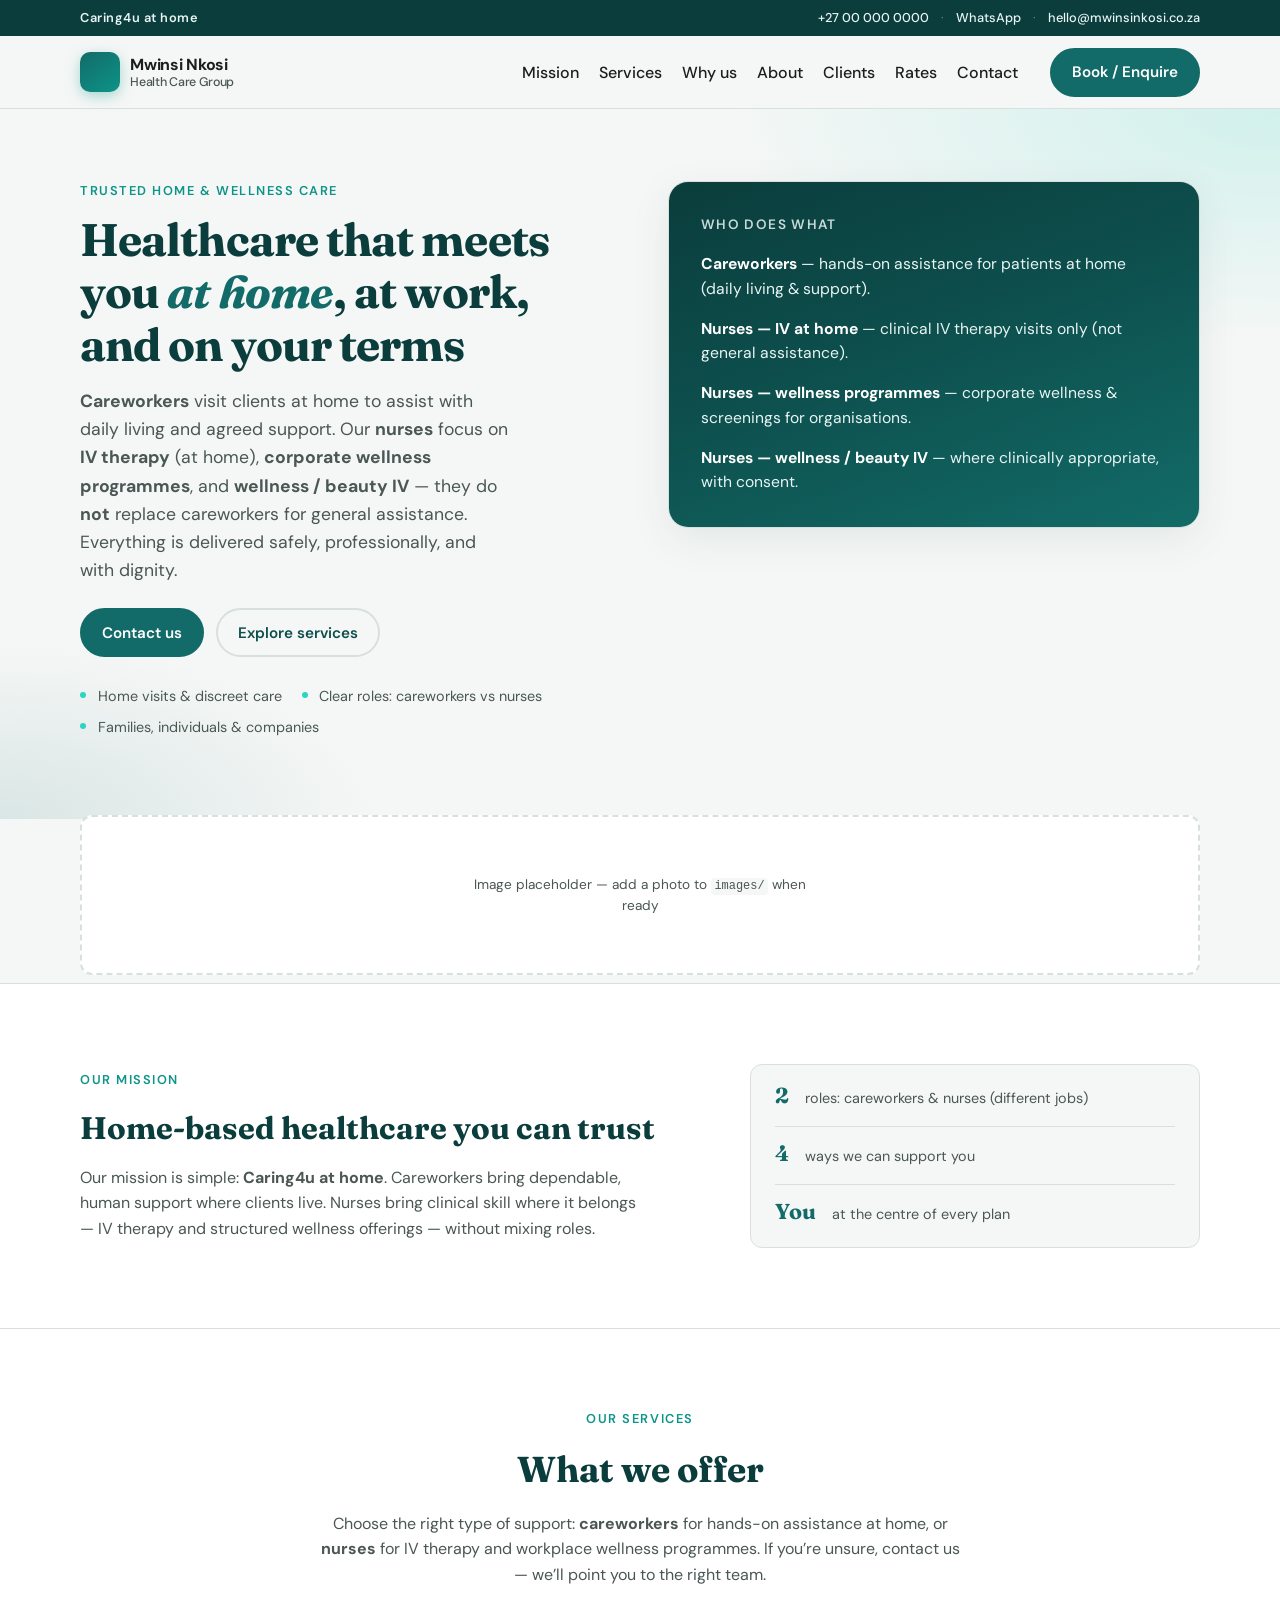
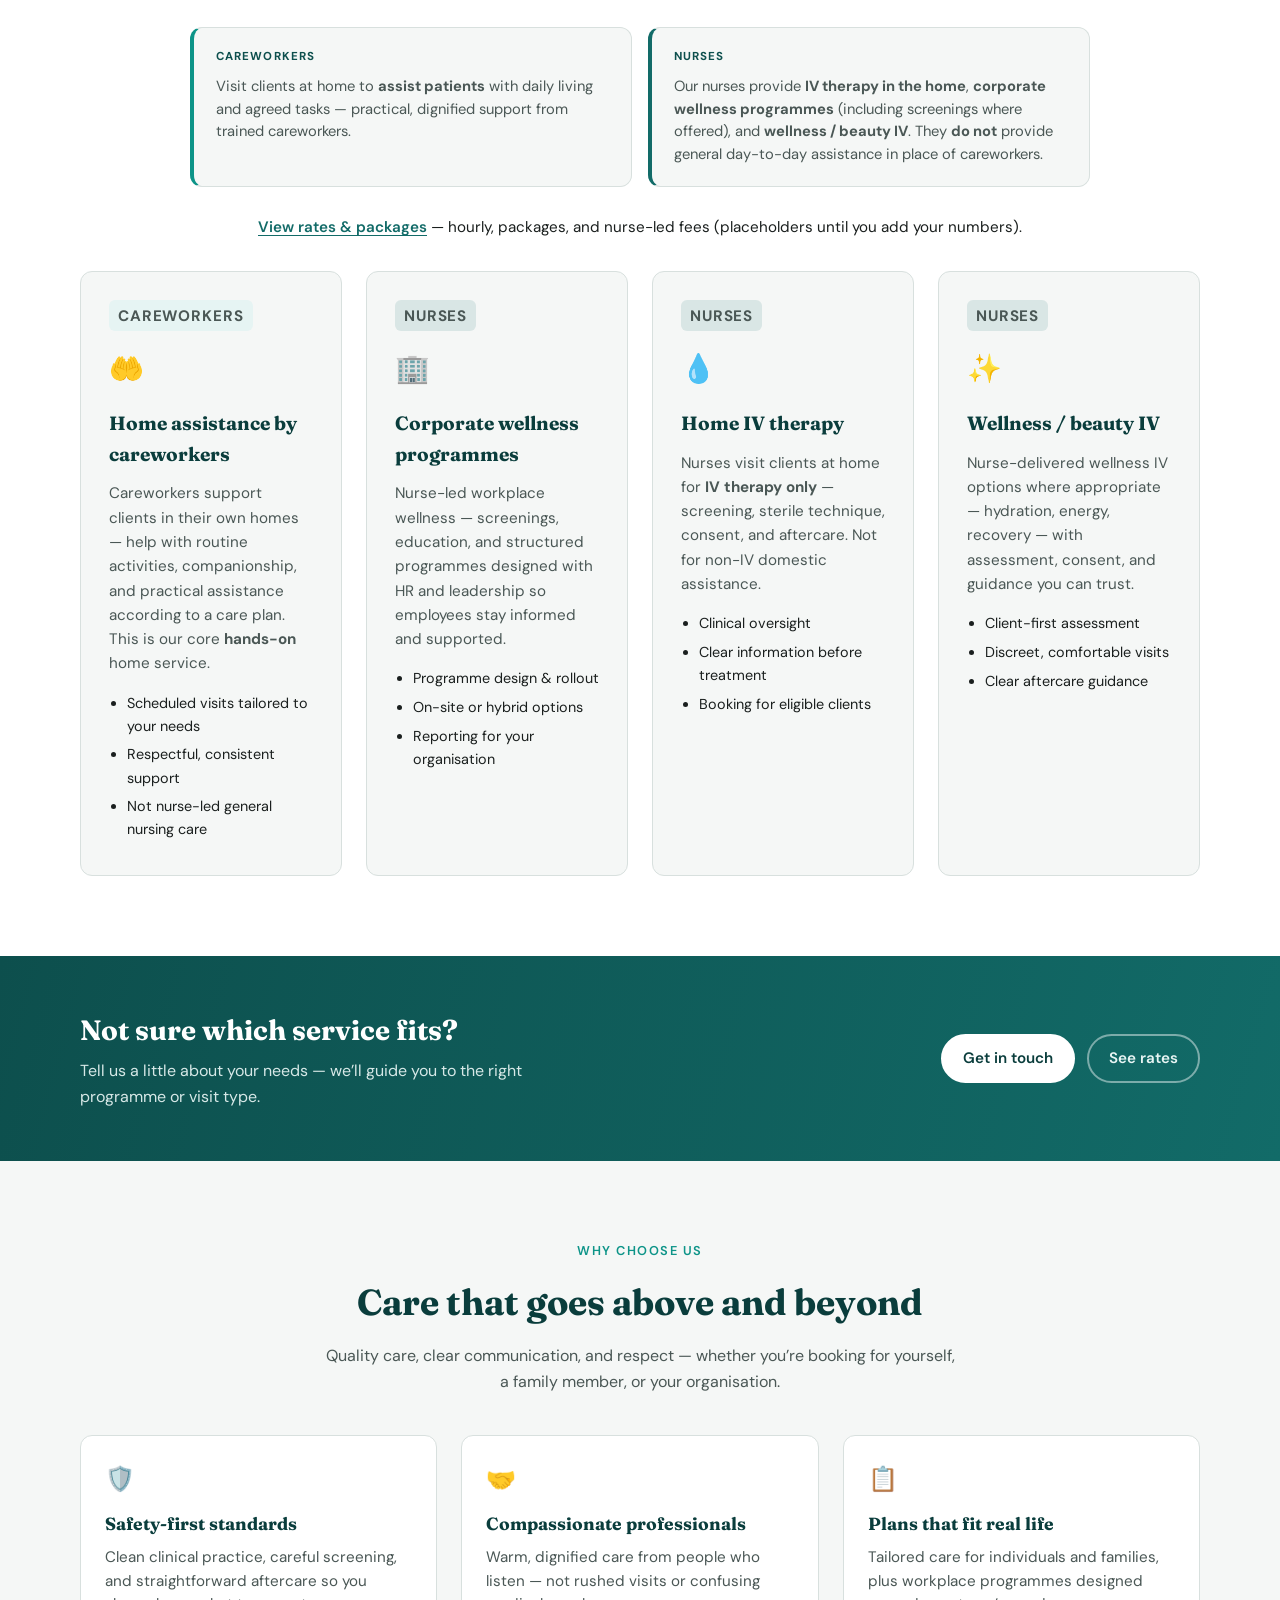
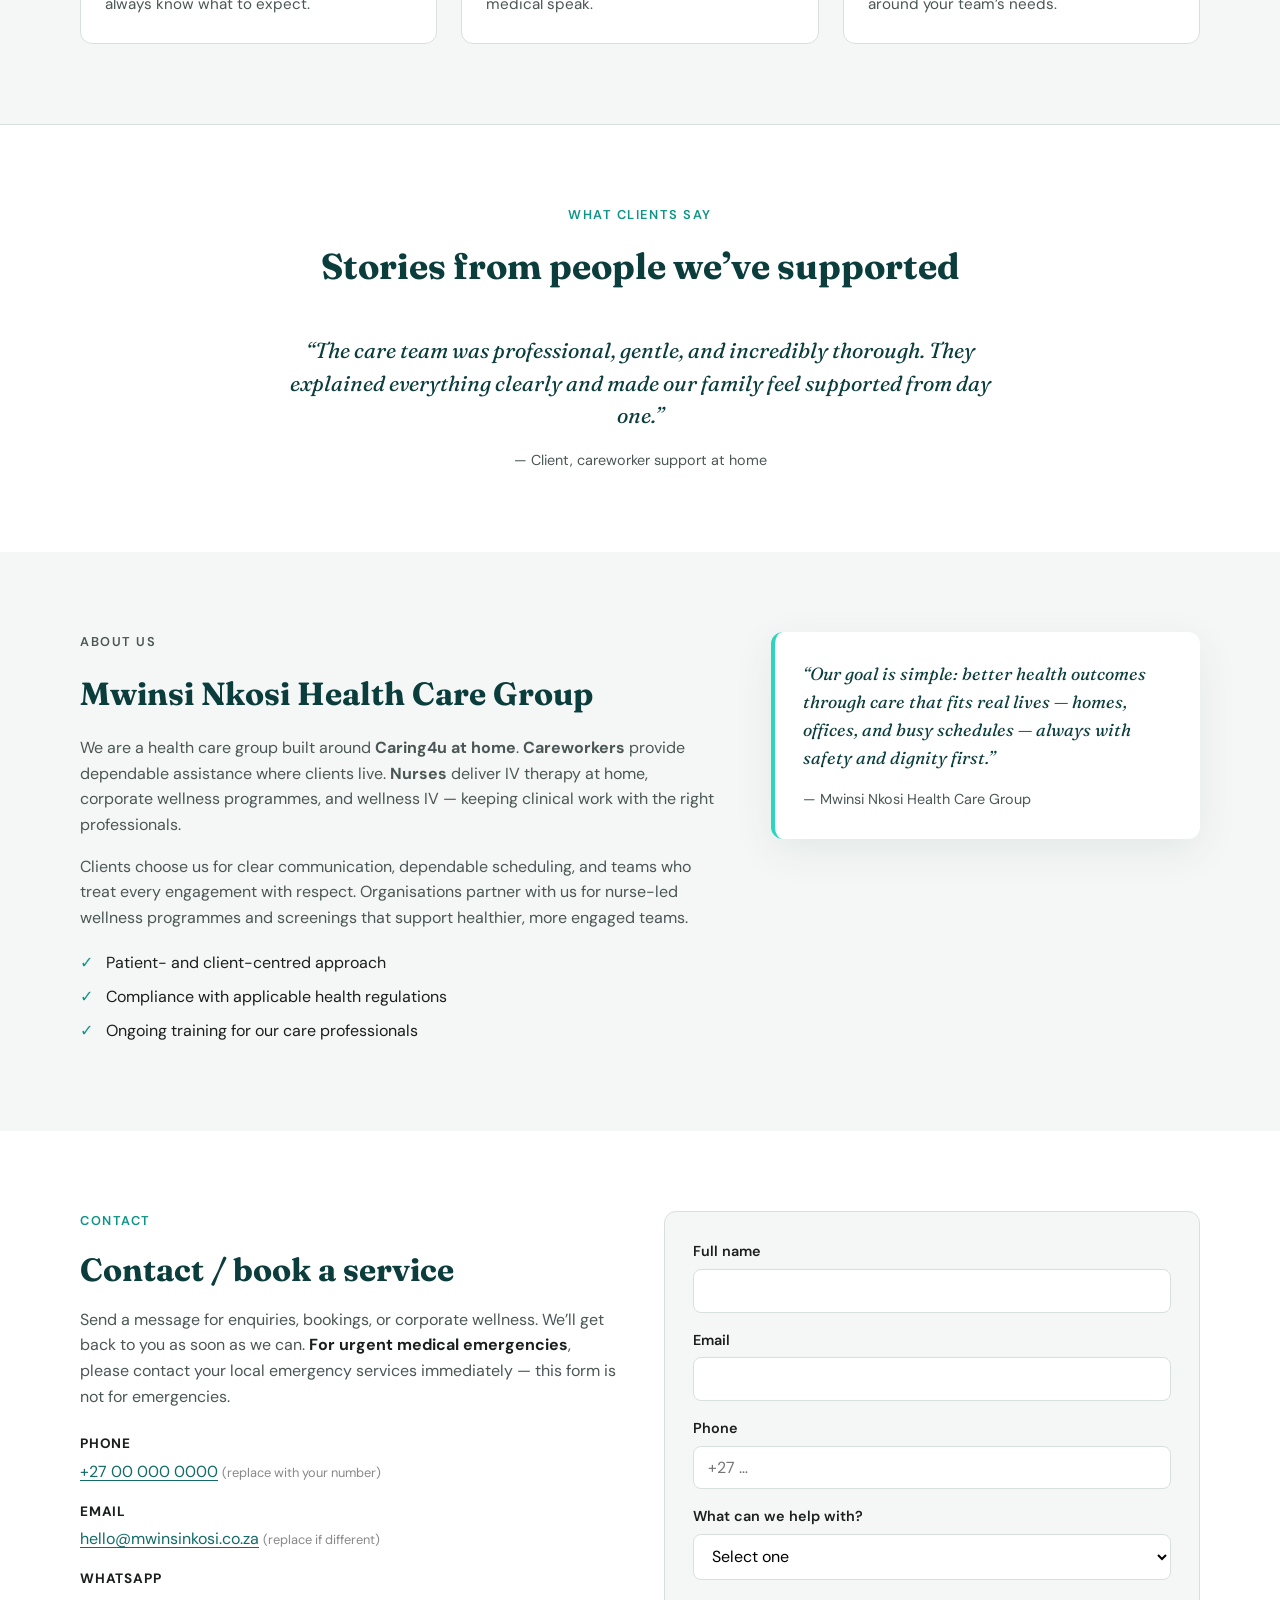
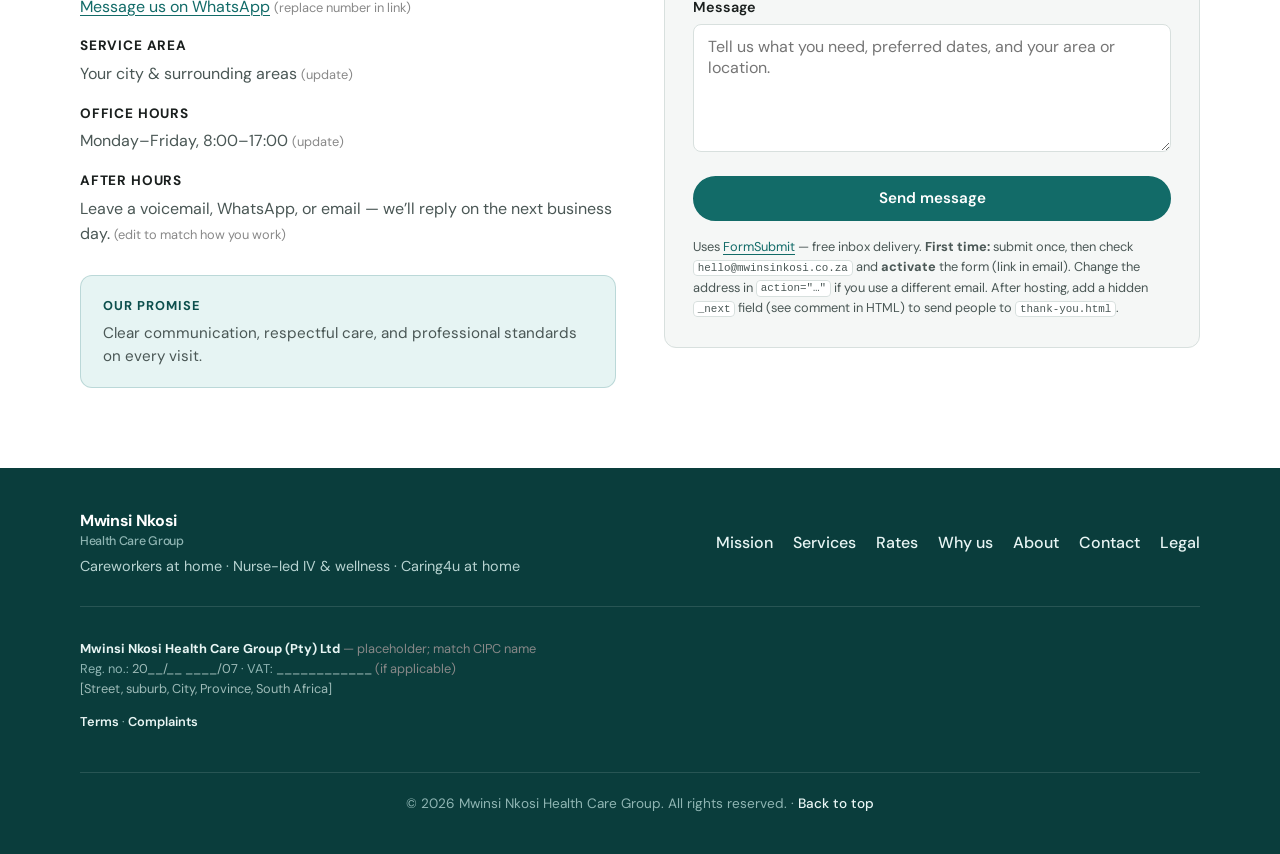
==== index.html @ 4bce9393 "dankoo" ====
<!DOCTYPE html>
<html lang="en">
<head>
  <meta charset="UTF-8" />
  <meta name="viewport" content="width=device-width, initial-scale=1.0" />
  <meta name="description" content="Mwinsi Nkosi Health Care Group — Caring4u at home. Careworker assistance at home; nurses for IV therapy, corporate wellness programmes, and wellness IV only." />
  <title>Mwinsi Nkosi Health Care Group | Caring4u at home</title>
  <link rel="preconnect" href="https://fonts.googleapis.com" />
  <link rel="preconnect" href="https://fonts.gstatic.com" crossorigin />
  <link href="https://fonts.googleapis.com/css2?family=DM+Sans:ital,opsz,wght@0,9..40,400;0,9..40,500;0,9..40,600;0,9..40,700;1,9..40,400&family=Fraunces:ital,opsz,wght@0,9..144,600;0,9..144,700;1,9..144,600&display=swap" rel="stylesheet" />
  <link rel="stylesheet" href="styles.css" />
</head>
<body>
  <a class="skip-link" href="#main">Skip to main content</a>

  <div class="topbar">
    <div class="container topbar-inner">
      <span class="topbar-tag">Caring4u at home</span>
      <div class="topbar-contact">
        <a href="tel:+27000000000">+27 00 000 0000</a>
        <span class="topbar-sep" aria-hidden="true">·</span>
        <a href="https://wa.me/27000000000" rel="noopener noreferrer">WhatsApp</a>
        <span class="topbar-sep" aria-hidden="true">·</span>
        <a href="mailto:hello@mwinsinkosi.co.za">hello@mwinsinkosi.co.za</a>
      </div>
    </div>
  </div>

  <header class="site-header" id="top">
    <div class="container header-inner">
      <a href="index.html#top" class="logo">
        <span class="logo-mark" aria-hidden="true"></span>
        <span class="logo-text">Mwinsi Nkosi <span>Health Care Group</span></span>
      </a>
      <button type="button" class="nav-toggle" aria-expanded="false" aria-controls="site-nav" aria-label="Open menu">
        <span></span><span></span><span></span>
      </button>
      <nav id="site-nav" class="site-nav" aria-label="Primary">
        <ul>
          <li><a href="#mission">Mission</a></li>
          <li><a href="#services">Services</a></li>
          <li><a href="#why">Why us</a></li>
          <li><a href="#about">About</a></li>
          <li><a href="#testimonials">Clients</a></li>
          <li><a href="rates.html">Rates</a></li>
          <li><a href="#contact">Contact</a></li>
        </ul>
        <a class="btn btn-primary btn-nav" href="#contact">Book / Enquire</a>
      </nav>
    </div>
  </header>

  <main id="main">
    <section class="hero">
      <div class="container hero-grid">
        <div class="hero-copy">
          <p class="eyebrow">Trusted home &amp; wellness care</p>
          <h1>Healthcare that meets you <em>at home</em>, at work, and on your terms</h1>
          <p class="lead">
            <strong>Careworkers</strong> visit clients at home to assist with daily living and agreed support. Our <strong>nurses</strong> focus on <strong>IV therapy</strong> (at home), <strong>corporate wellness programmes</strong>, and <strong>wellness / beauty IV</strong> — they do <strong>not</strong> replace careworkers for general assistance. Everything is delivered safely, professionally, and with dignity.
          </p>
          <div class="hero-actions">
            <a class="btn btn-primary" href="#contact">Contact us</a>
            <a class="btn btn-ghost" href="#services">Explore services</a>
          </div>
          <ul class="hero-trust" aria-label="Highlights">
            <li>Home visits &amp; discreet care</li>
            <li>Clear roles: careworkers vs nurses</li>
            <li>Families, individuals &amp; companies</li>
          </ul>
        </div>
        <div class="hero-card" role="presentation">
          <div class="hero-card-inner">
            <p class="hero-card-title">Who does what</p>
            <ul class="hero-card-list">
              <li><strong>Careworkers</strong> — hands-on assistance for patients at home (daily living &amp; support).</li>
              <li><strong>Nurses — IV at home</strong> — clinical IV therapy visits only (not general assistance).</li>
              <li><strong>Nurses — wellness programmes</strong> — corporate wellness &amp; screenings for organisations.</li>
              <li><strong>Nurses — wellness / beauty IV</strong> — where clinically appropriate, with consent.</li>
            </ul>
          </div>
        </div>
      </div>
    </section>

    <div class="container section-photo-wrap">
      <div class="photo-placeholder" aria-hidden="true">
        <span class="photo-placeholder__label">Image placeholder — add a photo to <code>images/</code> when ready</span>
      </div>
    </div>

    <section id="mission" class="section section-mission">
      <div class="container mission-inner">
        <div>
          <p class="eyebrow">Our mission</p>
          <h2 class="mission-title">Home-based healthcare you can trust</h2>
          <p class="section-intro mission-lead">
            Our mission is simple: <strong>Caring4u at home</strong>. Careworkers bring dependable, human support where clients live. Nurses bring clinical skill where it belongs — IV therapy and structured wellness offerings — without mixing roles.
          </p>
        </div>
        <ul class="mission-stats" aria-label="At a glance">
          <li><span class="mission-stat-value">2</span> <span class="mission-stat-label">roles: careworkers &amp; nurses (different jobs)</span></li>
          <li><span class="mission-stat-value">4</span> <span class="mission-stat-label">ways we can support you</span></li>
          <li><span class="mission-stat-value">You</span> <span class="mission-stat-label">at the centre of every plan</span></li>
        </ul>
      </div>
    </section>

    <section id="services" class="section services">
      <div class="container">
        <header class="section-head">
          <p class="eyebrow">Our services</p>
          <h2>What we offer</h2>
          <p class="section-intro">
            Choose the right type of support: <strong>careworkers</strong> for hands-on assistance at home, or <strong>nurses</strong> for IV therapy and workplace wellness programmes. If you’re unsure, contact us — we’ll point you to the right team.
          </p>
        </header>

        <div class="role-split" role="region" aria-label="Careworkers and nurses">
          <div class="role-box role-box--care">
            <p class="role-box__label">Careworkers</p>
            <p class="role-box__text">Visit clients at home to <strong>assist patients</strong> with daily living and agreed tasks — practical, dignified support from trained careworkers.</p>
          </div>
          <div class="role-box role-box--nurse">
            <p class="role-box__label">Nurses</p>
            <p class="role-box__text">Our nurses provide <strong>IV therapy in the home</strong>, <strong>corporate wellness programmes</strong> (including screenings where offered), and <strong>wellness / beauty IV</strong>. They <strong>do not</strong> provide general day-to-day assistance in place of careworkers.</p>
          </div>
        </div>

        <p class="rates-teaser"><a href="rates.html">View rates &amp; packages</a> — hourly, packages, and nurse-led fees (placeholders until you add your numbers).</p>

        <div class="cards cards-4">
          <article class="card">
            <p class="card-badge card-badge--care">Careworkers</p>
            <div class="card-icon" aria-hidden="true">🤲</div>
            <h3>Home assistance by careworkers</h3>
            <p>
              Careworkers support clients in their own homes — help with routine activities, companionship, and practical assistance according to a care plan. This is our core <strong>hands-on</strong> home service.
            </p>
            <ul class="card-list">
              <li>Scheduled visits tailored to your needs</li>
              <li>Respectful, consistent support</li>
              <li>Not nurse-led general nursing care</li>
            </ul>
          </article>
          <article class="card">
            <p class="card-badge card-badge--nurse">Nurses</p>
            <div class="card-icon" aria-hidden="true">🏢</div>
            <h3>Corporate wellness programmes</h3>
            <p>
              Nurse-led workplace wellness — screenings, education, and structured programmes designed with HR and leadership so employees stay informed and supported.
            </p>
            <ul class="card-list">
              <li>Programme design &amp; rollout</li>
              <li>On-site or hybrid options</li>
              <li>Reporting for your organisation</li>
            </ul>
          </article>
          <article class="card">
            <p class="card-badge card-badge--nurse">Nurses</p>
            <div class="card-icon" aria-hidden="true">💧</div>
            <h3>Home IV therapy</h3>
            <p>
              Nurses visit clients at home for <strong>IV therapy only</strong> — screening, sterile technique, consent, and aftercare. Not for non-IV domestic assistance.
            </p>
            <ul class="card-list">
              <li>Clinical oversight</li>
              <li>Clear information before treatment</li>
              <li>Booking for eligible clients</li>
            </ul>
          </article>
          <article class="card">
            <p class="card-badge card-badge--nurse">Nurses</p>
            <div class="card-icon" aria-hidden="true">✨</div>
            <h3>Wellness / beauty IV</h3>
            <p>
              Nurse-delivered wellness IV options where appropriate — hydration, energy, recovery — with assessment, consent, and guidance you can trust.
            </p>
            <ul class="card-list">
              <li>Client-first assessment</li>
              <li>Discreet, comfortable visits</li>
              <li>Clear aftercare guidance</li>
            </ul>
          </article>
        </div>
      </div>
    </section>

    <section class="section cta-band">
      <div class="container cta-inner">
        <div>
          <h2>Not sure which service fits?</h2>
          <p>Tell us a little about your needs — we’ll guide you to the right programme or visit type.</p>
        </div>
        <div class="cta-actions">
          <a class="btn btn-light" href="#contact">Get in touch</a>
          <a class="btn btn-ghost btn-ghost--on-dark" href="rates.html">See rates</a>
        </div>
      </div>
    </section>

    <section id="why" class="section section-why">
      <div class="container">
        <header class="section-head">
          <p class="eyebrow">Why choose us</p>
          <h2>Care that goes above and beyond</h2>
          <p class="section-intro">
            Quality care, clear communication, and respect — whether you’re booking for yourself, a family member, or your organisation.
          </p>
        </header>
        <div class="why-grid">
          <article class="why-card">
            <div class="why-icon" aria-hidden="true">🛡️</div>
            <h3>Safety-first standards</h3>
            <p>Clean clinical practice, careful screening, and straightforward aftercare so you always know what to expect.</p>
          </article>
          <article class="why-card">
            <div class="why-icon" aria-hidden="true">🤝</div>
            <h3>Compassionate professionals</h3>
            <p>Warm, dignified care from people who listen — not rushed visits or confusing medical speak.</p>
          </article>
          <article class="why-card">
            <div class="why-icon" aria-hidden="true">📋</div>
            <h3>Plans that fit real life</h3>
            <p>Tailored care for individuals and families, plus workplace programmes designed around your team’s needs.</p>
          </article>
        </div>
      </div>
    </section>

    <section id="testimonials" class="section section-testimonials">
      <div class="container">
        <header class="section-head">
          <p class="eyebrow">What clients say</p>
          <h2>Stories from people we’ve supported</h2>
        </header>
        <figure class="testimonial">
          <blockquote>
            <p>“The care team was professional, gentle, and incredibly thorough. They explained everything clearly and made our family feel supported from day one.”</p>
          </blockquote>
          <figcaption>— Client, careworker support at home</figcaption>
        </figure>
      </div>
    </section>

    <section id="about" class="section about">
      <div class="container about-grid">
        <div>
          <p class="eyebrow">About us</p>
          <h2>Mwinsi Nkosi Health Care Group</h2>
          <p>
            We are a health care group built around <strong>Caring4u at home</strong>. <strong>Careworkers</strong> provide dependable assistance where clients live. <strong>Nurses</strong> deliver IV therapy at home, corporate wellness programmes, and wellness IV — keeping clinical work with the right professionals.
          </p>
          <p>
            Clients choose us for clear communication, dependable scheduling, and teams who treat every engagement with respect. Organisations partner with us for nurse-led wellness programmes and screenings that support healthier, more engaged teams.
          </p>
          <ul class="checklist">
            <li>Patient- and client-centred approach</li>
            <li>Compliance with applicable health regulations</li>
            <li>Ongoing training for our care professionals</li>
          </ul>
        </div>
        <aside class="about-aside">
          <blockquote>
            <p>“Our goal is simple: better health outcomes through care that fits real lives — homes, offices, and busy schedules — always with safety and dignity first.”</p>
            <footer>— Mwinsi Nkosi Health Care Group</footer>
          </blockquote>
        </aside>
      </div>
    </section>

    <section id="contact" class="section contact">
      <div class="container contact-grid">
        <div class="contact-aside">
          <p class="eyebrow">Contact</p>
          <h2>Contact / book a service</h2>
          <p class="section-intro">
            Send a message for enquiries, bookings, or corporate wellness. We’ll get back to you as soon as we can.
            <strong>For urgent medical emergencies</strong>, please contact your local emergency services immediately — this form is not for emergencies.
          </p>
          <ul class="contact-details">
            <li>
              <strong>Phone</strong>
              <a href="tel:+27000000000">+27 00 000 0000</a> <span class="hint">(replace with your number)</span>
            </li>
            <li>
              <strong>Email</strong>
              <a href="mailto:hello@mwinsinkosi.co.za">hello@mwinsinkosi.co.za</a> <span class="hint">(replace if different)</span>
            </li>
            <li>
              <strong>WhatsApp</strong>
              <a href="https://wa.me/27000000000" rel="noopener noreferrer">Message us on WhatsApp</a> <span class="hint">(replace number in link)</span>
            </li>
            <li>
              <strong>Service area</strong>
              <span>Your city &amp; surrounding areas <span class="hint">(update)</span></span>
            </li>
            <li>
              <strong>Office hours</strong>
              <span>Monday–Friday, 8:00–17:00 <span class="hint">(update)</span></span>
            </li>
            <li>
              <strong>After hours</strong>
              <span>Leave a voicemail, WhatsApp, or email — we’ll reply on the next business day. <span class="hint">(edit to match how you work)</span></span>
            </li>
          </ul>
          <div class="promise-box" aria-label="Our promise">
            <p class="promise-title">Our promise</p>
            <p class="promise-text">Clear communication, respectful care, and professional standards on every visit.</p>
          </div>
        </div>
        <form class="contact-form" action="https://formsubmit.co/hello@mwinsinkosi.co.za" method="post" aria-label="Contact form">
          <input type="hidden" name="_subject" value="Website enquiry — Mwinsi Nkosi Health Care Group" />
          <input type="text" name="_gotcha" class="form-hp" tabindex="-1" autocomplete="off" aria-hidden="true" />
          <!-- When your site is live, add: <input type="hidden" name="_next" value="https://YOUR-DOMAIN.com/thank-you.html" /> -->
          <div class="field">
            <label for="name">Full name</label>
            <input id="name" name="name" type="text" autocomplete="name" required />
          </div>
          <div class="field">
            <label for="email">Email</label>
            <input id="email" name="email" type="email" autocomplete="email" required />
          </div>
          <div class="field">
            <label for="phone">Phone</label>
            <input id="phone" name="phone" type="tel" autocomplete="tel" placeholder="+27 …" />
          </div>
          <div class="field">
            <label for="interest">What can we help with?</label>
            <select id="interest" name="interest" required>
              <option value="">Select one</option>
              <option value="careworker">Careworker assistance at home</option>
              <option value="iv-home">Home IV therapy (nurse)</option>
              <option value="corporate">Corporate wellness programme (nurses)</option>
              <option value="iv-wellness">Wellness / beauty IV (nurse)</option>
              <option value="unsure">Not sure — please recommend</option>
              <option value="other">Other / general enquiry</option>
            </select>
          </div>
          <div class="field">
            <label for="message">Message</label>
            <textarea id="message" name="message" rows="5" required placeholder="Tell us what you need, preferred dates, and your area or location."></textarea>
          </div>
          <button type="submit" class="btn btn-primary btn-block">Send message</button>
          <p class="form-note">Uses <a href="https://formsubmit.co" rel="noopener noreferrer">FormSubmit</a> — free inbox delivery. <strong>First time:</strong> submit once, then check <code>hello@mwinsinkosi.co.za</code> and <strong>activate</strong> the form (link in email). Change the address in <code>action="…"</code> if you use a different email. After hosting, add a hidden <code>_next</code> field (see comment in HTML) to send people to <code>thank-you.html</code>.</p>
        </form>
      </div>
    </section>
  </main>

  <footer class="site-footer">
    <div class="container footer-inner">
      <div class="footer-brand">
        <span class="logo-text footer-logo">Mwinsi Nkosi <span>Health Care Group</span></span>
        <p>Careworkers at home · Nurse-led IV &amp; wellness · Caring4u at home</p>
      </div>
      <nav class="footer-nav" aria-label="Footer">
        <a href="#mission">Mission</a>
        <a href="#services">Services</a>
        <a href="rates.html">Rates</a>
        <a href="#why">Why us</a>
        <a href="#about">About</a>
        <a href="#contact">Contact</a>
        <a href="legal.html">Legal</a>
      </nav>
      <div class="footer-company" aria-label="Company details">
        <p>
          <strong>Mwinsi Nkosi Health Care Group (Pty) Ltd</strong> <span class="hint">— placeholder; match CIPC name</span><br />
          <span class="co-line">Reg. no.: <span class="placeholder-dim">20__/__ ____/07</span> · VAT: <span class="placeholder-dim">____________</span> <span class="hint">(if applicable)</span></span><br />
          <span class="co-line placeholder-dim">[Street, suburb, City, Province, South Africa]</span>
        </p>
        <p class="footer-company-links"><a href="legal.html">Terms</a> · <a href="legal.html#complaints">Complaints</a></p>
      </div>
      <p class="copyright">&copy; <span id="year"></span> Mwinsi Nkosi Health Care Group. All rights reserved. · <a class="footer-top" href="#top">Back to top</a></p>
    </div>
  </footer>

  <script src="script.js"></script>
</body>
</html>
---- styles.css ----
/* Mwinsi Nkosi Health Care Group — static site
   Healthcare-inspired palette; adjust --brand-* to match your Figma export */

:root {
  --brand-900: #0a3d3c;
  --brand-800: #0d4f4d;
  --brand-700: #126b68;
  --brand-600: #1a8a85;
  --brand-100: #e6f4f3;
  --accent: #2dd4bf;
  --accent-dark: #0d9488;
  --surface: #f5f7f6;
  --surface-card: #ffffff;
  --text: #1a1f1e;
  --text-muted: #4a5755;
  --border: #d8e0de;
  --shadow: 0 12px 40px rgba(10, 61, 60, 0.08);
  --radius: 12px;
  --radius-lg: 20px;
  --font-sans: "DM Sans", system-ui, sans-serif;
  --font-display: "Fraunces", Georgia, serif;
  --container: 1120px;
  --header-h: 72px;
}

*,
*::before,
*::after {
  box-sizing: border-box;
}

html {
  scroll-behavior: smooth;
}

body {
  margin: 0;
  font-family: var(--font-sans);
  font-size: 1rem;
  line-height: 1.6;
  color: var(--text);
  background: var(--surface);
}

img {
  max-width: 100%;
  height: auto;
  display: block;
}

a {
  color: var(--brand-700);
  text-decoration-thickness: 1px;
  text-underline-offset: 3px;
}

a:hover {
  color: var(--brand-600);
}

.container {
  width: min(100% - 2rem, var(--container));
  margin-inline: auto;
}

.skip-link {
  position: absolute;
  left: -9999px;
  top: 0;
  z-index: 100;
  padding: 0.75rem 1rem;
  background: var(--brand-900);
  color: #fff;
}

.skip-link:focus {
  left: 1rem;
  top: 1rem;
}

/* Top bar */
.topbar {
  background: var(--brand-900);
  color: #b8d4d2;
  font-size: 0.8rem;
  padding: 0.5rem 0;
}

.topbar-inner {
  display: flex;
  flex-wrap: wrap;
  align-items: center;
  justify-content: space-between;
  gap: 0.5rem 1rem;
}

.topbar-tag {
  font-weight: 600;
  letter-spacing: 0.04em;
  color: #e8f5f4;
}

.topbar-contact {
  display: flex;
  flex-wrap: wrap;
  align-items: center;
  gap: 0.35rem 0.75rem;
}

.topbar-contact a {
  color: #e8f5f4;
  text-decoration: none;
  font-weight: 500;
}

.topbar-contact a:hover {
  color: #fff;
  text-decoration: underline;
}

.topbar-sep {
  opacity: 0.5;
}

/* Header */
.site-header {
  position: sticky;
  top: 0;
  z-index: 50;
  background: rgba(245, 247, 246, 0.92);
  backdrop-filter: blur(10px);
  border-bottom: 1px solid var(--border);
}

.header-inner {
  display: flex;
  align-items: center;
  justify-content: space-between;
  min-height: var(--header-h);
  gap: 1rem;
}

.logo {
  display: flex;
  align-items: center;
  gap: 0.65rem;
  text-decoration: none;
  color: inherit;
}

.logo-mark {
  width: 40px;
  height: 40px;
  border-radius: 10px;
  background: linear-gradient(145deg, var(--brand-700), var(--accent-dark));
  box-shadow: 0 4px 14px rgba(13, 148, 136, 0.35);
}

.logo-text {
  font-weight: 700;
  font-size: 1rem;
  line-height: 1.2;
  letter-spacing: -0.02em;
}

.logo-text span {
  display: block;
  font-weight: 500;
  font-size: 0.78rem;
  color: var(--text-muted);
}

.nav-toggle {
  display: none;
  flex-direction: column;
  justify-content: center;
  gap: 5px;
  width: 44px;
  height: 44px;
  padding: 0;
  border: 0;
  background: transparent;
  cursor: pointer;
}

.nav-toggle span {
  display: block;
  height: 2px;
  width: 22px;
  background: var(--brand-900);
  margin-inline: auto;
}

.site-nav {
  display: flex;
  align-items: center;
  gap: 2rem;
}

.site-nav ul {
  list-style: none;
  margin: 0;
  padding: 0;
  display: flex;
  flex-wrap: wrap;
  gap: 0.5rem 1.25rem;
  justify-content: flex-end;
}

.site-nav a:not(.btn) {
  text-decoration: none;
  font-weight: 500;
  color: var(--text);
}

.site-nav a:not(.btn):hover {
  color: var(--brand-700);
}

.site-nav a[aria-current="page"] {
  color: var(--brand-700);
  font-weight: 700;
  text-decoration: underline;
  text-underline-offset: 4px;
}

.btn-nav {
  flex-shrink: 0;
}

/* Buttons */
.btn {
  display: inline-flex;
  align-items: center;
  justify-content: center;
  gap: 0.5rem;
  padding: 0.65rem 1.25rem;
  font-family: inherit;
  font-size: 0.95rem;
  font-weight: 600;
  border-radius: 999px;
  border: 2px solid transparent;
  cursor: pointer;
  text-decoration: none;
  transition: background 0.2s, color 0.2s, border-color 0.2s, transform 0.15s;
}

.btn:active {
  transform: scale(0.98);
}

.btn-primary {
  background: var(--brand-700);
  color: #fff;
  border-color: var(--brand-700);
}

.btn-primary:hover {
  background: var(--brand-800);
  border-color: var(--brand-800);
  color: #fff;
}

.btn-ghost {
  background: transparent;
  color: var(--brand-800);
  border-color: var(--border);
}

.btn-ghost:hover {
  border-color: var(--brand-600);
  color: var(--brand-700);
}

.btn-light {
  background: #fff;
  color: var(--brand-900);
  border-color: #fff;
}

.btn-light:hover {
  background: var(--brand-100);
  border-color: var(--brand-100);
  color: var(--brand-900);
}

.btn-block {
  width: 100%;
}

.btn-ghost--on-dark {
  color: #e8f5f4;
  border-color: rgba(255, 255, 255, 0.45);
}

.btn-ghost--on-dark:hover {
  color: #fff;
  border-color: #fff;
  background: rgba(255, 255, 255, 0.08);
}

/* Hero */
.hero {
  padding: clamp(2.5rem, 6vw, 4.5rem) 0 clamp(3rem, 8vw, 5rem);
  background:
    radial-gradient(ellipse 80% 60% at 100% 0%, rgba(45, 212, 191, 0.18), transparent 55%),
    radial-gradient(ellipse 60% 50% at 0% 100%, rgba(18, 107, 104, 0.12), transparent 50%),
    var(--surface);
}

.hero-grid {
  display: grid;
  grid-template-columns: 1fr 1fr;
  gap: clamp(2rem, 5vw, 3.5rem);
  align-items: start;
}

.eyebrow {
  font-size: 0.8rem;
  font-weight: 600;
  text-transform: uppercase;
  letter-spacing: 0.12em;
  color: var(--accent-dark);
  margin: 0 0 0.75rem;
}

.hero h1 {
  font-family: var(--font-display);
  font-size: clamp(2rem, 4.2vw, 2.85rem);
  font-weight: 700;
  line-height: 1.15;
  letter-spacing: -0.02em;
  margin: 0 0 1rem;
  color: var(--brand-900);
}

.hero h1 em {
  font-style: italic;
  color: var(--brand-700);
}

.lead {
  font-size: 1.1rem;
  color: var(--text-muted);
  margin: 0 0 1.5rem;
  max-width: 36ch;
}

.hero-actions {
  display: flex;
  flex-wrap: wrap;
  gap: 0.75rem;
  margin-bottom: 1.75rem;
}

.hero-trust {
  list-style: none;
  margin: 0;
  padding: 0;
  display: flex;
  flex-wrap: wrap;
  gap: 0.5rem 1.25rem;
  font-size: 0.9rem;
  color: var(--text-muted);
}

.hero-trust li {
  position: relative;
  padding-left: 1.1rem;
}

.hero-trust li::before {
  content: "";
  position: absolute;
  left: 0;
  top: 0.45em;
  width: 6px;
  height: 6px;
  border-radius: 50%;
  background: var(--accent);
}

.hero-card {
  background: var(--surface-card);
  border-radius: var(--radius-lg);
  box-shadow: var(--shadow);
  border: 1px solid var(--border);
  overflow: hidden;
}

.hero-card-inner {
  padding: clamp(1.5rem, 4vw, 2rem);
  background: linear-gradient(160deg, var(--brand-900) 0%, var(--brand-800) 45%, var(--brand-700) 100%);
  color: #e8f5f4;
}

.hero-card-title {
  font-size: 0.85rem;
  font-weight: 600;
  text-transform: uppercase;
  letter-spacing: 0.1em;
  opacity: 0.85;
  margin: 0 0 1rem;
}

.hero-card-list {
  margin: 0;
  padding: 0;
  list-style: none;
  display: flex;
  flex-direction: column;
  gap: 1rem;
  font-size: 0.98rem;
  line-height: 1.55;
}

.hero-card-list strong {
  color: #fff;
}

/* Mission strip */
.section-mission {
  background: var(--surface-card);
  border-top: 1px solid var(--border);
  border-bottom: 1px solid var(--border);
  padding: clamp(2.25rem, 5vw, 3.25rem) 0;
}

.mission-inner {
  display: grid;
  grid-template-columns: 1.4fr 1fr;
  gap: clamp(1.5rem, 4vw, 2.5rem);
  align-items: center;
}

.mission-title {
  font-family: var(--font-display);
  font-size: clamp(1.5rem, 2.8vw, 1.95rem);
  margin: 0 0 0.75rem;
  color: var(--brand-900);
}

.mission-lead {
  text-align: left;
  max-width: 52ch;
}

.mission-stats {
  list-style: none;
  margin: 0;
  padding: 1.25rem 1.5rem;
  background: var(--surface);
  border: 1px solid var(--border);
  border-radius: var(--radius);
  display: flex;
  flex-direction: column;
  gap: 1rem;
}

.mission-stats li {
  display: grid;
  grid-template-columns: auto 1fr;
  gap: 0.65rem 1rem;
  align-items: baseline;
  padding-bottom: 1rem;
  border-bottom: 1px solid var(--border);
}

.mission-stats li:last-child {
  padding-bottom: 0;
  border-bottom: 0;
}

.mission-stat-value {
  font-family: var(--font-display);
  font-size: 1.35rem;
  font-weight: 700;
  color: var(--brand-700);
  line-height: 1;
}

.mission-stat-label {
  font-size: 0.9rem;
  color: var(--text-muted);
}

/* Sections */
.section {
  padding: clamp(3rem, 7vw, 5rem) 0;
}

.section-head {
  text-align: center;
  max-width: 640px;
  margin: 0 auto 2.5rem;
}

.section-head h2 {
  font-family: var(--font-display);
  font-size: clamp(1.75rem, 3vw, 2.25rem);
  margin: 0 0 0.75rem;
  color: var(--brand-900);
}

.section-intro {
  margin: 0;
  color: var(--text-muted);
}

.services {
  background: var(--surface-card);
}

.role-split {
  display: grid;
  grid-template-columns: 1fr 1fr;
  gap: 1rem;
  max-width: 900px;
  margin: 0 auto 1.75rem;
}

.role-box {
  padding: 1.25rem 1.35rem;
  border-radius: var(--radius);
  border: 1px solid var(--border);
  background: var(--surface);
}

.role-box--care {
  border-left: 4px solid var(--accent-dark);
}

.role-box--nurse {
  border-left: 4px solid var(--brand-700);
}

.role-box__label {
  margin: 0 0 0.5rem;
  font-size: 0.72rem;
  font-weight: 700;
  text-transform: uppercase;
  letter-spacing: 0.1em;
  color: var(--brand-800);
}

.role-box__text {
  margin: 0;
  font-size: 0.92rem;
  color: var(--text-muted);
  line-height: 1.55;
}

.rates-teaser {
  text-align: center;
  margin: 0 0 2rem;
  font-size: 0.95rem;
}

.rates-teaser a {
  font-weight: 600;
}

.card-badge {
  display: inline-block;
  margin: 0 0 0.65rem;
  padding: 0.2rem 0.55rem;
  font-size: 0.68rem;
  font-weight: 700;
  text-transform: uppercase;
  letter-spacing: 0.06em;
  border-radius: 6px;
}

.card-badge--care {
  background: var(--brand-100);
  color: var(--brand-800);
}

.card-badge--nurse {
  background: rgba(18, 107, 104, 0.12);
  color: var(--brand-800);
}

.cards {
  display: grid;
  grid-template-columns: repeat(3, 1fr);
  gap: 1.5rem;
}

.cards-4 {
  grid-template-columns: repeat(2, 1fr);
}

@media (min-width: 1000px) {
  .cards-4 {
    grid-template-columns: repeat(4, 1fr);
  }
}

.card {
  background: var(--surface);
  border: 1px solid var(--border);
  border-radius: var(--radius);
  padding: 1.75rem;
  transition: box-shadow 0.2s, border-color 0.2s;
}

.card:hover {
  box-shadow: var(--shadow);
  border-color: rgba(18, 107, 104, 0.25);
}

.card-icon {
  font-size: 1.75rem;
  margin-bottom: 1rem;
}

.card h3 {
  font-family: var(--font-display);
  font-size: 1.2rem;
  margin: 0 0 0.75rem;
  color: var(--brand-900);
}

.card p {
  margin: 0 0 1rem;
  color: var(--text-muted);
  font-size: 0.95rem;
}

.card-list {
  margin: 0;
  padding-left: 1.1rem;
  color: var(--text);
  font-size: 0.9rem;
}

.card-list li {
  margin-bottom: 0.35rem;
}

/* CTA band */
.cta-band {
  background: linear-gradient(105deg, var(--brand-800), var(--brand-700));
  color: #e8f5f4;
  padding: clamp(2.5rem, 5vw, 3.25rem) 0;
}

.cta-inner {
  display: flex;
  flex-wrap: wrap;
  align-items: center;
  justify-content: space-between;
  gap: 1.5rem;
}

.cta-inner h2 {
  font-family: var(--font-display);
  font-size: clamp(1.35rem, 2.5vw, 1.75rem);
  margin: 0 0 0.35rem;
  color: #fff;
}

.cta-inner p {
  margin: 0;
  opacity: 0.92;
  max-width: 42ch;
}

.cta-actions {
  display: flex;
  flex-wrap: wrap;
  gap: 0.75rem;
  align-items: center;
}

/* Why us */
.section-why {
  background: var(--surface);
}

.why-grid {
  display: grid;
  grid-template-columns: repeat(3, 1fr);
  gap: 1.5rem;
}

.why-card {
  background: var(--surface-card);
  border: 1px solid var(--border);
  border-radius: var(--radius);
  padding: 1.5rem 1.5rem 1.65rem;
  transition: box-shadow 0.2s, border-color 0.2s;
}

.why-card:hover {
  box-shadow: var(--shadow);
  border-color: rgba(18, 107, 104, 0.2);
}

.why-icon {
  font-size: 1.5rem;
  margin-bottom: 0.75rem;
}

.why-card h3 {
  font-family: var(--font-display);
  font-size: 1.1rem;
  margin: 0 0 0.5rem;
  color: var(--brand-900);
}

.why-card p {
  margin: 0;
  font-size: 0.95rem;
  color: var(--text-muted);
  line-height: 1.55;
}

/* Testimonials */
.section-testimonials {
  background: var(--surface-card);
  border-top: 1px solid var(--border);
}

.testimonial {
  max-width: 720px;
  margin: 0 auto;
  text-align: center;
}

.testimonial blockquote {
  margin: 0;
  padding: 0;
}

.testimonial blockquote p {
  font-family: var(--font-display);
  font-size: clamp(1.15rem, 2.2vw, 1.35rem);
  font-style: italic;
  line-height: 1.5;
  color: var(--brand-900);
  margin: 0 0 1rem;
}

.testimonial figcaption {
  font-size: 0.9rem;
  color: var(--text-muted);
}

/* About */
.about-grid {
  display: grid;
  grid-template-columns: 1.2fr 0.8fr;
  gap: clamp(2rem, 5vw, 3rem);
  align-items: start;
}

.about h2 {
  font-family: var(--font-display);
  font-size: clamp(1.65rem, 3vw, 2rem);
  margin: 0 0 1rem;
  color: var(--brand-900);
}

.about p {
  color: var(--text-muted);
  margin: 0 0 1rem;
}

.checklist {
  list-style: none;
  margin: 1.25rem 0 0;
  padding: 0;
}

.checklist li {
  position: relative;
  padding-left: 1.6rem;
  margin-bottom: 0.5rem;
  color: var(--text);
}

.checklist li::before {
  content: "✓";
  position: absolute;
  left: 0;
  color: var(--accent-dark);
  font-weight: 700;
}

.about-aside blockquote {
  margin: 0;
  padding: 1.75rem;
  background: var(--surface-card);
  border-radius: var(--radius);
  border-left: 4px solid var(--accent);
  box-shadow: var(--shadow);
}

.about-aside blockquote p {
  font-family: var(--font-display);
  font-size: 1.1rem;
  font-style: italic;
  color: var(--brand-900);
  margin: 0 0 1rem;
}

.about-aside footer {
  font-size: 0.9rem;
  color: var(--text-muted);
}

/* Contact */
.contact {
  background: var(--surface-card);
}

.contact-grid {
  display: grid;
  grid-template-columns: 1fr 1fr;
  gap: clamp(2rem, 5vw, 3rem);
  align-items: start;
}

.contact h2 {
  font-family: var(--font-display);
  font-size: clamp(1.65rem, 3vw, 2rem);
  margin: 0 0 0.75rem;
  color: var(--brand-900);
}

.contact-details {
  list-style: none;
  margin: 1.5rem 0 0;
  padding: 0;
}

.contact-details li {
  margin-bottom: 1rem;
  color: var(--text-muted);
}

.contact-details strong {
  display: block;
  color: var(--text);
  font-size: 0.85rem;
  text-transform: uppercase;
  letter-spacing: 0.06em;
  margin-bottom: 0.25rem;
}

.hint {
  font-size: 0.8rem;
  color: #888;
  font-weight: 400;
}

.contact-aside .section-intro strong {
  color: var(--text);
}

.promise-box {
  margin-top: 1.75rem;
  padding: 1.25rem 1.35rem;
  background: var(--brand-100);
  border-radius: var(--radius);
  border: 1px solid rgba(18, 107, 104, 0.2);
}

.promise-title {
  margin: 0 0 0.35rem;
  font-size: 0.8rem;
  font-weight: 700;
  text-transform: uppercase;
  letter-spacing: 0.08em;
  color: var(--brand-800);
}

.promise-text {
  margin: 0;
  font-size: 0.95rem;
  color: var(--text-muted);
  line-height: 1.5;
}

.contact-form {
  position: relative;
  background: var(--surface);
  padding: 1.75rem;
  border-radius: var(--radius);
  border: 1px solid var(--border);
}

.field {
  margin-bottom: 1rem;
}

.field label {
  display: block;
  font-weight: 600;
  font-size: 0.9rem;
  margin-bottom: 0.35rem;
  color: var(--text);
}

.optional {
  font-weight: 400;
  color: var(--text-muted);
}

.contact-form input,
.contact-form select,
.contact-form textarea {
  width: 100%;
  padding: 0.65rem 0.85rem;
  font-family: inherit;
  font-size: 1rem;
  border: 1px solid var(--border);
  border-radius: 8px;
  background: #fff;
}

.contact-form input:focus,
.contact-form select:focus,
.contact-form textarea:focus {
  outline: 2px solid var(--accent);
  outline-offset: 2px;
  border-color: var(--brand-600);
}

.form-note {
  margin: 1rem 0 0;
  font-size: 0.8rem;
  color: var(--text-muted);
}

.form-note code {
  font-size: 0.85em;
  background: #fff;
  padding: 0.1em 0.35em;
  border-radius: 4px;
  border: 1px solid var(--border);
}

/* Footer */
.site-footer {
  background: var(--brand-900);
  color: #b8d4d2;
  padding: 2.5rem 0;
}

.footer-inner {
  display: flex;
  flex-wrap: wrap;
  align-items: center;
  justify-content: space-between;
  gap: 1.5rem;
}

.footer-logo {
  color: #fff;
}

.footer-logo span {
  color: #8fb5b3;
}

.footer-brand p {
  margin: 0.35rem 0 0;
  font-size: 0.9rem;
}

.footer-nav {
  display: flex;
  gap: 1.25rem;
}

.footer-nav a {
  color: #e8f5f4;
  text-decoration: none;
  font-weight: 500;
}

.footer-nav a:hover {
  color: #fff;
  text-decoration: underline;
}

.footer-company {
  flex: 1 1 100%;
  margin-top: 0.25rem;
  padding-top: 1.25rem;
  border-top: 1px solid rgba(255, 255, 255, 0.12);
  font-size: 0.8rem;
  line-height: 1.55;
  color: #8fb5b3;
}

.footer-company strong {
  color: #e8f5f4;
}

.footer-company-links {
  margin: 0.5rem 0 0;
}

.footer-company-links a {
  color: #e8f5f4;
  text-decoration: none;
  font-weight: 600;
}

.footer-company-links a:hover {
  text-decoration: underline;
}

.placeholder-dim {
  color: #9ebbb8;
}

.copyright {
  width: 100%;
  margin: 0;
  margin-top: 1rem;
  padding-top: 1.25rem;
  border-top: 1px solid rgba(255, 255, 255, 0.12);
  font-size: 0.85rem;
  text-align: center;
  color: #8fb5b3;
}

.footer-top {
  color: #e8f5f4;
  text-decoration: none;
  font-weight: 500;
}

.footer-top:hover {
  color: #fff;
  text-decoration: underline;
}

.footer-home-link {
  text-decoration: none;
  color: inherit;
}

.footer-home-link:hover .footer-logo {
  text-decoration: underline;
}

/* Inner pages */
.page-main {
  padding-bottom: 0;
}

.page-hero {
  padding: clamp(2rem, 5vw, 3rem) 0 clamp(2.25rem, 5vw, 3rem);
  background: var(--surface-card);
  border-bottom: 1px solid var(--border);
}

.page-hero__title {
  font-family: var(--font-display);
  font-size: clamp(1.85rem, 3.5vw, 2.35rem);
  margin: 0 0 0.75rem;
  color: var(--brand-900);
}

.page-hero__lead {
  margin: 0;
  max-width: 62ch;
  color: var(--text-muted);
  font-size: 1.05rem;
  line-height: 1.6;
}

.page-hero__note {
  margin: 1rem 0 0;
  font-size: 0.95rem;
}

.page-hero__note a {
  font-weight: 600;
}

/* Rates page */
.rates-section__head {
  text-align: center;
  max-width: 640px;
  margin: 0 auto 2rem;
}

.rates-section__head .card-badge {
  margin-bottom: 0.75rem;
}

.rates-section__head h2 {
  font-family: var(--font-display);
  font-size: clamp(1.45rem, 2.8vw, 1.85rem);
  margin: 0 0 0.65rem;
  color: var(--brand-900);
}

.rates-section__intro {
  text-align: center;
}

.rates-section--alt {
  background: var(--surface);
  border-top: 1px solid var(--border);
  border-bottom: 1px solid var(--border);
}

.price-cards {
  display: grid;
  grid-template-columns: repeat(3, 1fr);
  gap: 1.25rem;
  align-items: stretch;
}

.price-cards--2 {
  grid-template-columns: repeat(2, 1fr);
}

.price-card--wide {
  grid-column: 1 / -1;
}

.price-card {
  background: var(--surface-card);
  border: 1px solid var(--border);
  border-radius: var(--radius);
  padding: 1.5rem 1.5rem 1.65rem;
  position: relative;
}

.price-card--featured {
  border-color: var(--brand-600);
  box-shadow: var(--shadow);
}

.price-card__tag {
  position: absolute;
  top: 1rem;
  right: 1rem;
  margin: 0;
  font-size: 0.65rem;
  font-weight: 700;
  text-transform: uppercase;
  letter-spacing: 0.08em;
  color: var(--brand-700);
  background: var(--brand-100);
  padding: 0.2rem 0.45rem;
  border-radius: 6px;
}

.price-card h3 {
  font-family: var(--font-display);
  font-size: 1.15rem;
  margin: 0 0 0.5rem;
  color: var(--brand-900);
}

.price-card--featured h3 {
  padding-right: 5rem;
}

.price-card__amount {
  font-size: 1.25rem;
  font-weight: 700;
  color: var(--brand-800);
  margin: 0 0 0.35rem;
}

.price-placeholder {
  text-decoration: underline dotted;
  text-underline-offset: 3px;
}

.price-card__meta {
  margin: 0 0 1rem;
  font-size: 0.88rem;
  color: var(--text-muted);
}

.rates-footnote {
  margin-top: 1.75rem;
  padding: 1.15rem 1.25rem;
  background: var(--surface);
  border-radius: var(--radius);
  border: 1px solid var(--border);
  font-size: 0.92rem;
  color: var(--text-muted);
}

.rates-footnote p {
  margin: 0;
}

.section-disclaimer {
  padding-top: 2rem;
  padding-bottom: 2rem;
}

.disclaimer-box {
  max-width: 720px;
  margin: 0 auto;
  padding: 1.5rem 1.5rem 1.6rem;
  background: #fffbeb;
  border: 1px solid #fcd34d;
  border-radius: var(--radius);
}

.h-disclaimer {
  font-family: var(--font-display);
  font-size: 1.15rem;
  margin: 0 0 0.65rem;
  color: #92400e;
}

.disclaimer-box .card-list {
  color: #78350f;
}

.section-billing {
  background: var(--surface-card);
  padding-top: 2rem;
  padding-bottom: 2rem;
}

.billing-panel {
  max-width: 720px;
  margin: 0 auto;
  padding: 1.35rem 1.5rem;
  background: var(--surface);
  border: 1px solid var(--border);
  border-radius: var(--radius);
}

.billing-panel__title {
  font-family: var(--font-display);
  font-size: 1.2rem;
  margin: 0 0 0.75rem;
  color: var(--brand-900);
}

.billing-list {
  margin: 0;
  padding-left: 1.15rem;
  color: var(--text-muted);
  font-size: 0.95rem;
}

.billing-list li {
  margin-bottom: 0.5rem;
}

.billing-list strong {
  color: var(--text);
}

/* Home: photo placeholder */
.section-photo-wrap {
  padding: 0 0 0.5rem;
  margin-top: -0.25rem;
}

.photo-placeholder {
  min-height: 160px;
  border-radius: var(--radius);
  border: 2px dashed var(--border);
  background: var(--surface-card);
  display: flex;
  align-items: center;
  justify-content: center;
  text-align: center;
  padding: 1.25rem 1rem;
}

.photo-placeholder__label {
  font-size: 0.85rem;
  color: var(--text-muted);
  max-width: 22rem;
  line-height: 1.45;
}

.photo-placeholder code {
  font-size: 0.88em;
  padding: 0.1em 0.3em;
  background: var(--surface);
  border-radius: 4px;
}

/* Form honeypot (spam) */
.form-hp {
  position: absolute;
  left: -10000px;
  width: 1px;
  height: 1px;
  overflow: hidden;
  opacity: 0;
}

/* Legal page */
.container--narrow {
  max-width: 720px;
}

.legal-section {
  background: var(--surface-card);
  padding-top: 2rem;
  padding-bottom: 2rem;
}

.legal-section--alt {
  background: var(--surface);
  border-top: 1px solid var(--border);
}

.legal-h2 {
  font-family: var(--font-display);
  font-size: 1.35rem;
  margin: 0 0 1rem;
  color: var(--brand-900);
}

.legal-placeholder {
  color: var(--text-muted);
  font-size: 0.98rem;
  line-height: 1.6;
}

.legal-placeholder p {
  margin: 0 0 1rem;
}

.legal-placeholder p:last-child {
  margin-bottom: 0;
}

/* Thank-you page */
.thank-page {
  min-height: 70vh;
  display: flex;
  align-items: center;
  justify-content: center;
  padding: 3rem 0;
  background: var(--surface);
}

.thank-page__inner {
  text-align: center;
}

.thank-page__title {
  font-family: var(--font-display);
  font-size: clamp(1.65rem, 3vw, 2rem);
  margin: 0 0 0.75rem;
  color: var(--brand-900);
}

.thank-page__text {
  margin: 0 0 1rem;
  color: var(--text-muted);
  max-width: 40ch;
  margin-left: auto;
  margin-right: auto;
}

.thank-page__text.muted {
  font-size: 0.9rem;
}

.thank-page__actions {
  margin: 1.5rem 0 0;
}

/* Mobile */
@media (max-width: 900px) {
  .hero-grid {
    grid-template-columns: 1fr;
  }

  .cards {
    grid-template-columns: 1fr;
  }

  .cards-4 {
    grid-template-columns: 1fr;
  }

  .mission-inner {
    grid-template-columns: 1fr;
  }

  .why-grid {
    grid-template-columns: 1fr;
  }

  .about-grid,
  .contact-grid {
    grid-template-columns: 1fr;
  }

  .role-split {
    grid-template-columns: 1fr;
  }

  .price-cards,
  .price-cards--2 {
    grid-template-columns: 1fr;
  }

  .price-card--wide {
    grid-column: auto;
  }
}

@media (max-width: 768px) {
  .nav-toggle {
    display: flex;
  }

  .site-nav {
    position: fixed;
    inset: var(--header-h) 0 auto 0;
    background: var(--surface-card);
    border-bottom: 1px solid var(--border);
    padding: 1rem 1rem 1.25rem;
    flex-direction: column;
    align-items: stretch;
    gap: 1rem;
    transform: translateY(-120%);
    opacity: 0;
    pointer-events: none;
    transition: transform 0.25s ease, opacity 0.25s ease;
  }

  .site-nav.is-open {
    transform: translateY(0);
    opacity: 1;
    pointer-events: auto;
  }

  .site-nav ul {
    flex-direction: column;
    gap: 0.5rem;
  }

  .btn-nav {
    text-align: center;
  }
}
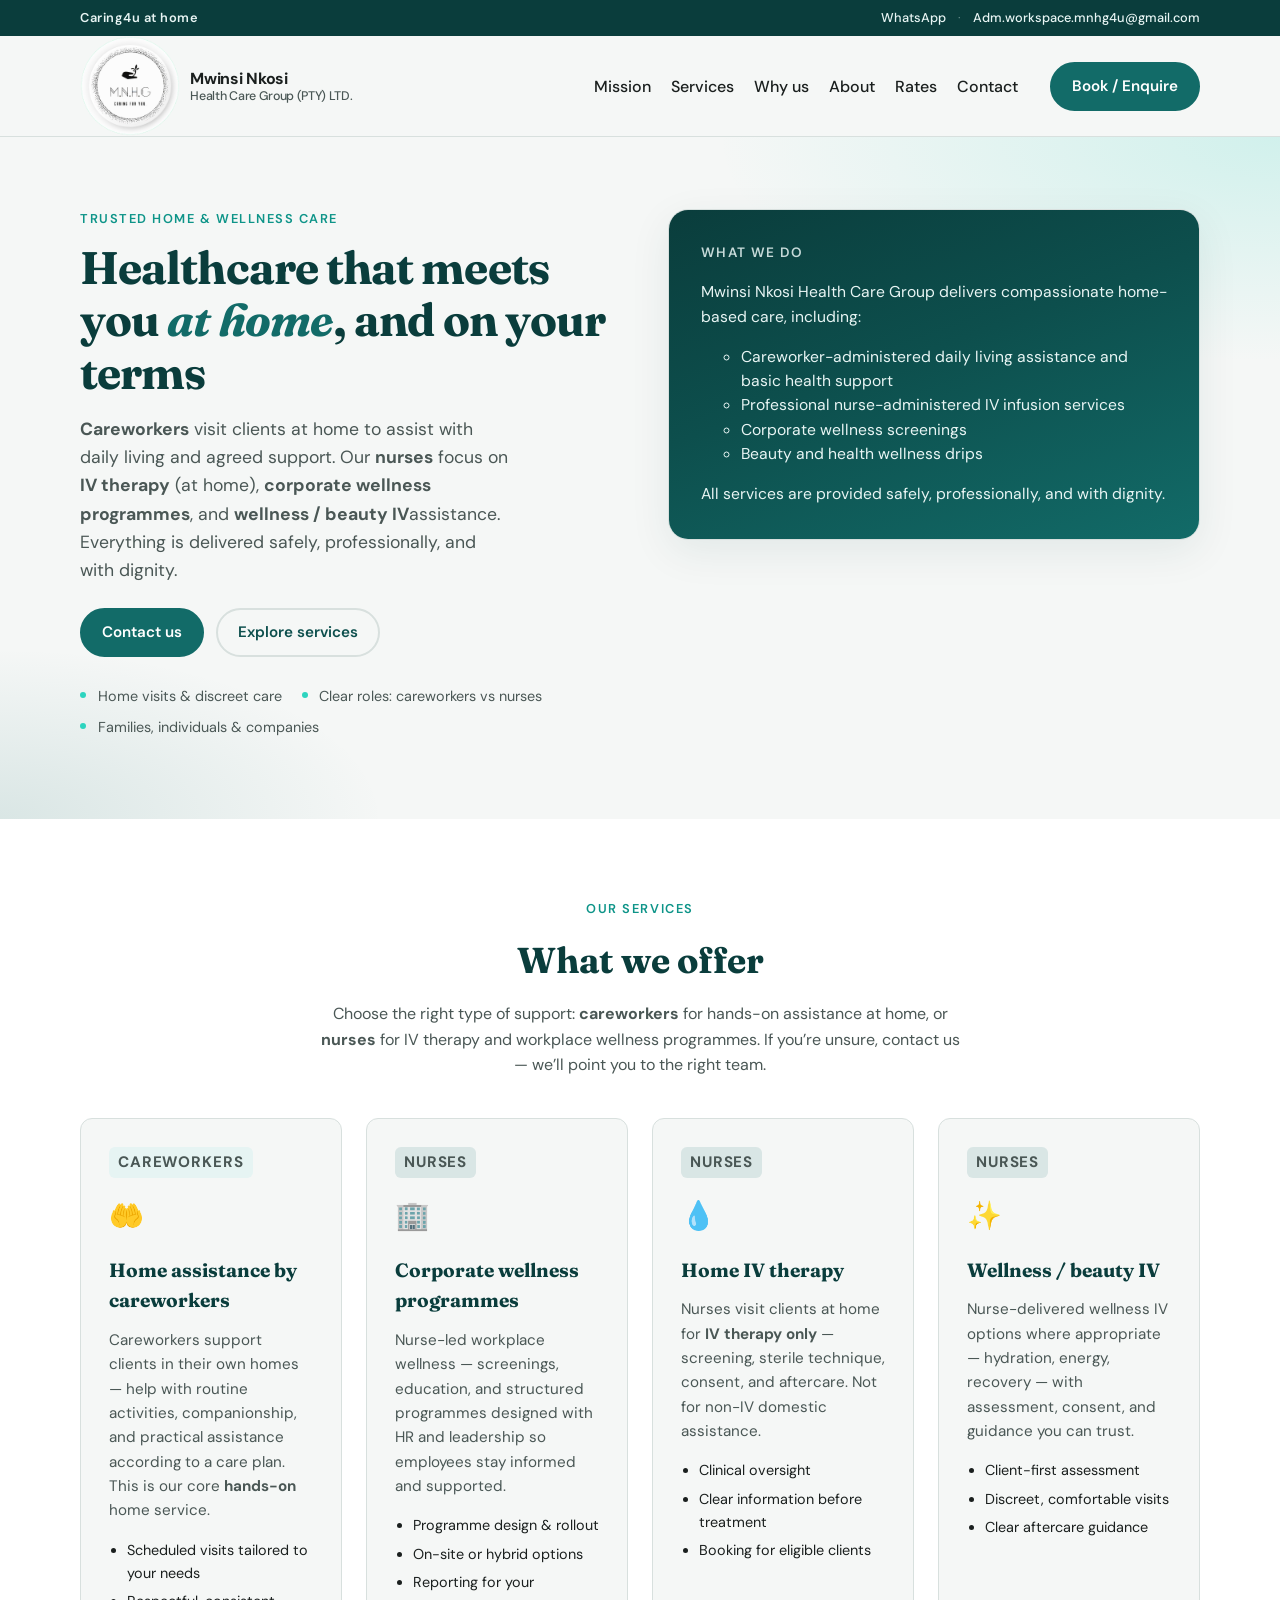
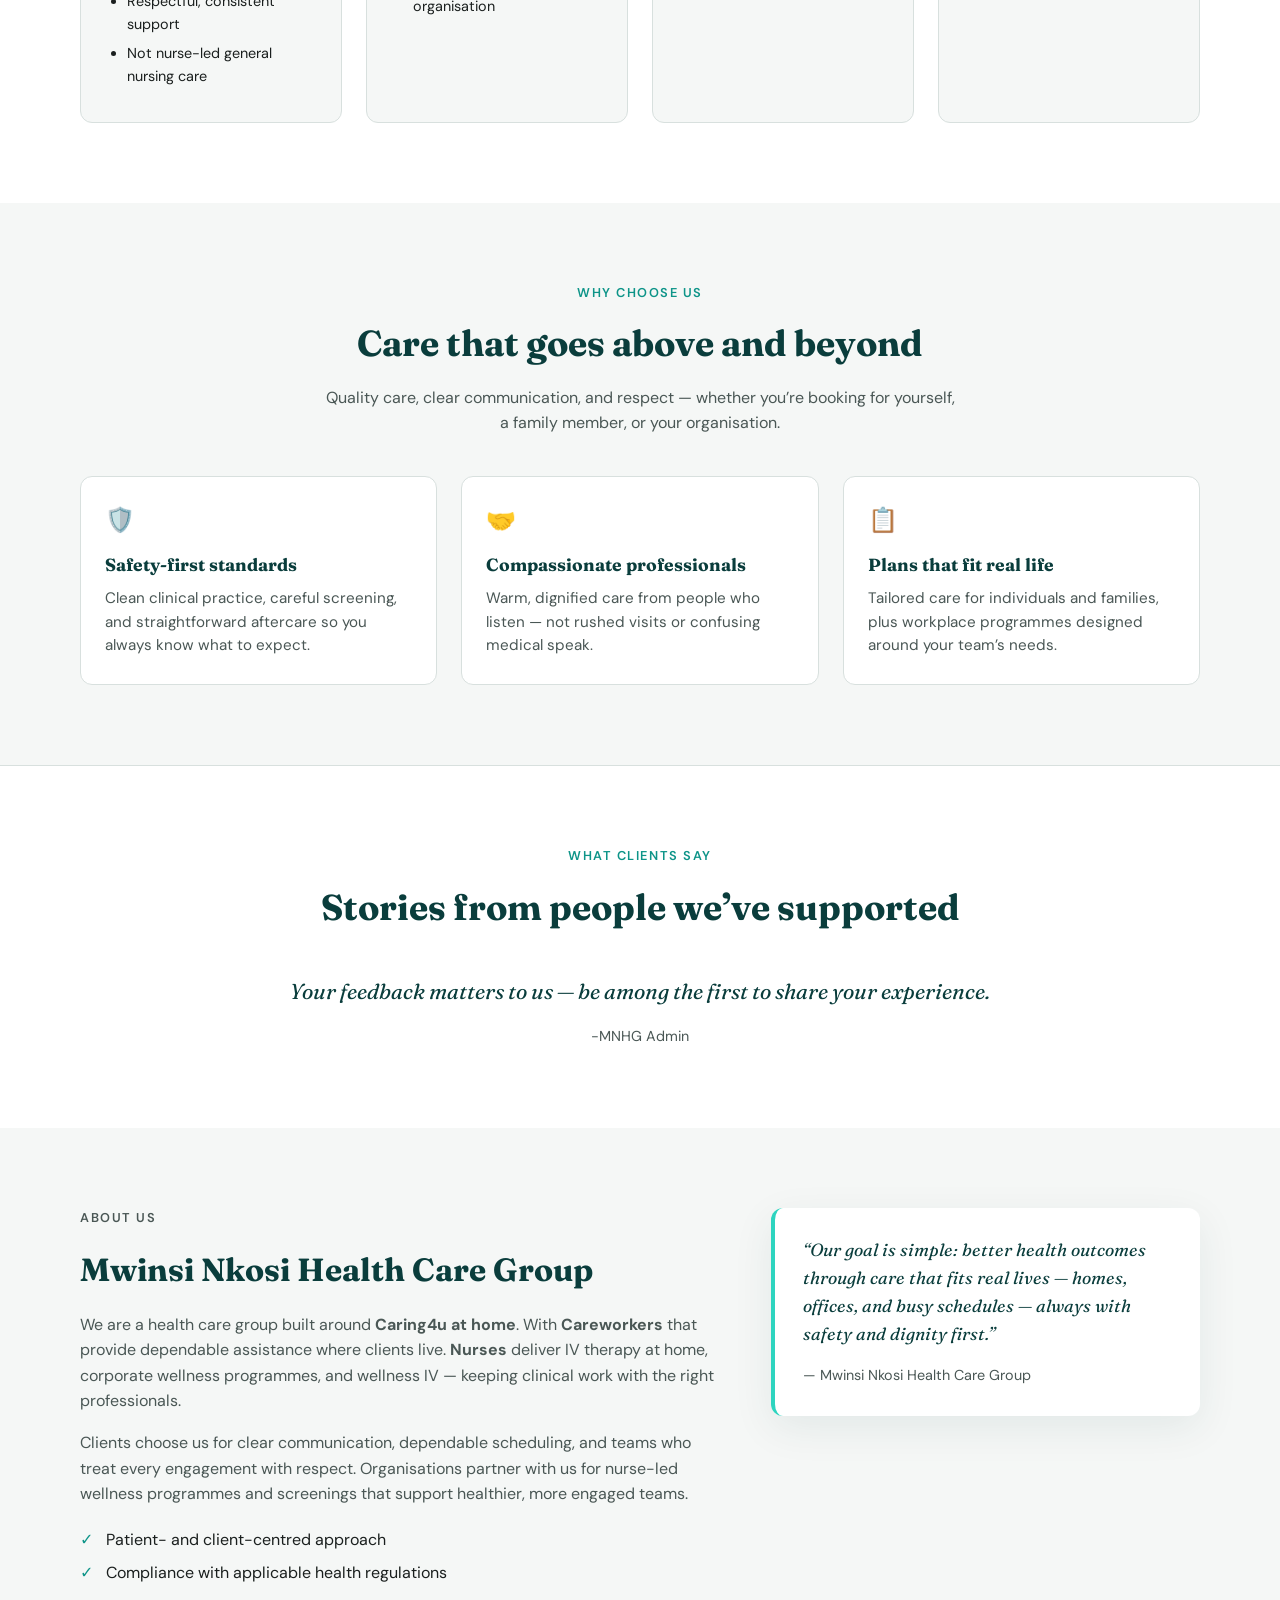
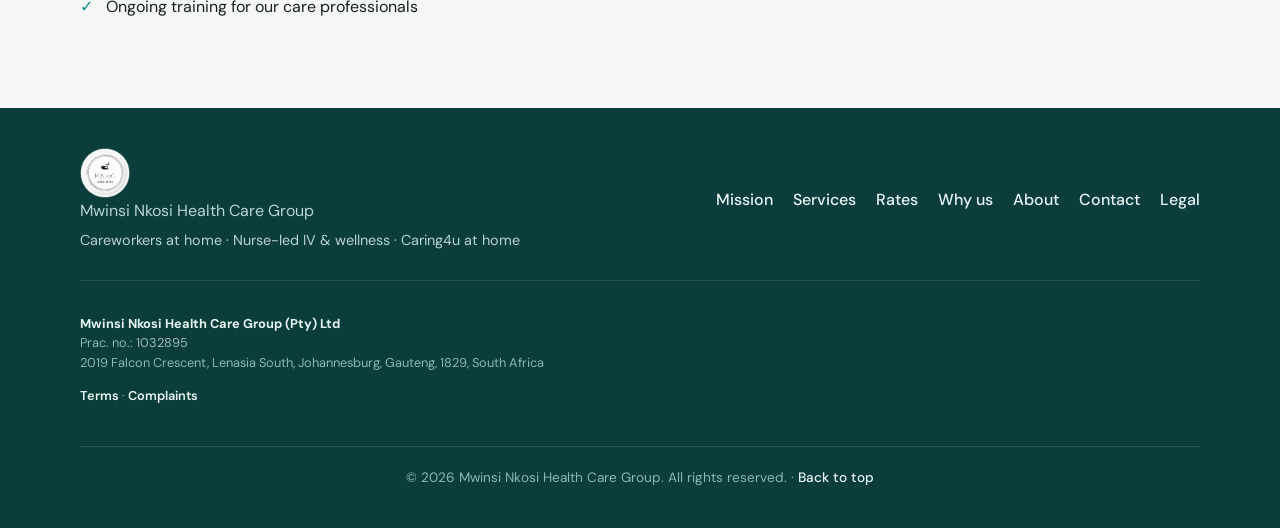
==== commit 99d5d617: "saving simple working version so we can change domain and add online" ====
--- a/index.html
+++ b/index.html
@@ -2,8 +2,17 @@
 <html lang="en">
 <head>
   <meta charset="UTF-8" />
+  <title>Home Healthcare & IV Infusion Services | Mwinsi Nkosi Health Care Group</title>
+  <meta name="description" content="Mwinsi Nkosi Health Care Group provides professional home healthcare, IV infusion services, and corporate wellness programmes in South Africa. Caring4u at home." />
+  <meta name="keywords" content="home healthcare South Africa, home nursing, IV infusion, corporate wellness programmes, care workers, mobile healthcare services
+  Mwinsi Nkosi Health Care Group — Caring4u at home. Careworker assistance at home; nurses for IV therapy, corporate wellness programmes, and wellness IV only." />
+  <meta name="author" content="Mwinsi Nkosi Health Care Group" />
+  <meta property="og:title" content="Mwinsi Nkosi Health Care Group" />
+  <meta property="og:description" content="Professional home healthcare, IV infusion, and corporate wellness services. Caring4u at home." />
+  <meta property="og:type" content="website" />
+  <meta property="og:url" content="https://library123user-lab.github.io/laughing-waddle/" />
+  <meta name="theme-color" content="#0a7f5a" />
   <meta name="viewport" content="width=device-width, initial-scale=1.0" />
-  <meta name="description" content="Mwinsi Nkosi Health Care Group — Caring4u at home. Careworker assistance at home; nurses for IV therapy, corporate wellness programmes, and wellness IV only." />
   <title>Mwinsi Nkosi Health Care Group | Caring4u at home</title>
   <link rel="preconnect" href="https://fonts.googleapis.com" />
   <link rel="preconnect" href="https://fonts.gstatic.com" crossorigin />
@@ -17,11 +26,10 @@
     <div class="container topbar-inner">
       <span class="topbar-tag">Caring4u at home</span>
       <div class="topbar-contact">
-        <a href="tel:+27000000000">+27 00 000 0000</a>
+        <span class="topbar-sep" aria-hidden="true"></span>
+        <a href="https://wa.me/27791994174" rel="noopener noreferrer">WhatsApp</a>
         <span class="topbar-sep" aria-hidden="true">·</span>
-        <a href="https://wa.me/27000000000" rel="noopener noreferrer">WhatsApp</a>
-        <span class="topbar-sep" aria-hidden="true">·</span>
-        <a href="mailto:hello@mwinsinkosi.co.za">hello@mwinsinkosi.co.za</a>
+        <a href="mailto:Adm.workspace.mnhg4u@gmail.com">Adm.workspace.mnhg4u@gmail.com</a>
       </div>
     </div>
   </div>
@@ -29,8 +37,8 @@
   <header class="site-header" id="top">
     <div class="container header-inner">
       <a href="index.html#top" class="logo">
-        <span class="logo-mark" aria-hidden="true"></span>
-        <span class="logo-text">Mwinsi Nkosi <span>Health Care Group</span></span>
+        <img src="MNHG_logo.png" alt="" class="logo-mark" aria-hidden="true">
+        <span class="logo-text">Mwinsi Nkosi <span>Health Care Group (PTY) LTD.</span></span>
       </a>
       <button type="button" class="nav-toggle" aria-expanded="false" aria-controls="site-nav" aria-label="Open menu">
         <span></span><span></span><span></span>
@@ -41,8 +49,7 @@
           <li><a href="#services">Services</a></li>
           <li><a href="#why">Why us</a></li>
           <li><a href="#about">About</a></li>
-          <li><a href="#testimonials">Clients</a></li>
-          <li><a href="rates.html">Rates</a></li>
+          <li><a href="">Rates</a></li>
           <li><a href="#contact">Contact</a></li>
         </ul>
         <a class="btn btn-primary btn-nav" href="#contact">Book / Enquire</a>
@@ -55,9 +62,9 @@
       <div class="container hero-grid">
         <div class="hero-copy">
           <p class="eyebrow">Trusted home &amp; wellness care</p>
-          <h1>Healthcare that meets you <em>at home</em>, at work, and on your terms</h1>
+          <h1>Healthcare that meets you <em>at home</em>, and on your terms</h1>
           <p class="lead">
-            <strong>Careworkers</strong> visit clients at home to assist with daily living and agreed support. Our <strong>nurses</strong> focus on <strong>IV therapy</strong> (at home), <strong>corporate wellness programmes</strong>, and <strong>wellness / beauty IV</strong> — they do <strong>not</strong> replace careworkers for general assistance. Everything is delivered safely, professionally, and with dignity.
+            <strong>Careworkers</strong> visit clients at home to assist with daily living and agreed support. Our <strong>nurses</strong> focus on <strong>IV therapy</strong> (at home), <strong>corporate wellness programmes</strong>, and <strong>wellness / beauty IV</strong>assistance. Everything is delivered safely, professionally, and with dignity.
           </p>
           <div class="hero-actions">
             <a class="btn btn-primary" href="#contact">Contact us</a>
@@ -71,25 +78,29 @@
         </div>
         <div class="hero-card" role="presentation">
           <div class="hero-card-inner">
-            <p class="hero-card-title">Who does what</p>
+            <p class="hero-card-title">What we do</p>
             <ul class="hero-card-list">
-              <li><strong>Careworkers</strong> — hands-on assistance for patients at home (daily living &amp; support).</li>
-              <li><strong>Nurses — IV at home</strong> — clinical IV therapy visits only (not general assistance).</li>
-              <li><strong>Nurses — wellness programmes</strong> — corporate wellness &amp; screenings for organisations.</li>
-              <li><strong>Nurses — wellness / beauty IV</strong> — where clinically appropriate, with consent.</li>
-            </ul>
-          </div>
-        </div>
-      </div>
-    </section>
-
-    <div class="container section-photo-wrap">
+              <li>Mwinsi Nkosi Health Care Group delivers compassionate home-based care, including:</li>
+                <ul>
+                  <li>Careworker-administered daily living assistance and basic health support</li>
+                  <li>Professional nurse-administered IV infusion services</li>
+                  <li>Corporate wellness screenings</li>
+                  <li>Beauty and health wellness drips</li>
+                </ul>  
+                <li>All services are provided safely, professionally, and with dignity.</li>
+            </ul>
+          </div>
+        </div>
+      </div>
+    </section>
+
+    <!-- <div class="container section-photo-wrap">
       <div class="photo-placeholder" aria-hidden="true">
         <span class="photo-placeholder__label">Image placeholder — add a photo to <code>images/</code> when ready</span>
       </div>
-    </div>
-
-    <section id="mission" class="section section-mission">
+    </div> -->
+
+    <!-- <section id="mission" class="section section-mission">
       <div class="container mission-inner">
         <div>
           <p class="eyebrow">Our mission</p>
@@ -104,7 +115,7 @@
           <li><span class="mission-stat-value">You</span> <span class="mission-stat-label">at the centre of every plan</span></li>
         </ul>
       </div>
-    </section>
+    </section> -->
 
     <section id="services" class="section services">
       <div class="container">
@@ -116,7 +127,7 @@
           </p>
         </header>
 
-        <div class="role-split" role="region" aria-label="Careworkers and nurses">
+        <!-- <div class="role-split" role="region" aria-label="Careworkers and nurses">
           <div class="role-box role-box--care">
             <p class="role-box__label">Careworkers</p>
             <p class="role-box__text">Visit clients at home to <strong>assist patients</strong> with daily living and agreed tasks — practical, dignified support from trained careworkers.</p>
@@ -127,7 +138,7 @@
           </div>
         </div>
 
-        <p class="rates-teaser"><a href="rates.html">View rates &amp; packages</a> — hourly, packages, and nurse-led fees (placeholders until you add your numbers).</p>
+        <p class="rates-teaser"><a href="rates.html">View rates &amp; packages</a> — hourly, packages, and nurse-led fees.</p> -->
 
         <div class="cards cards-4">
           <article class="card">
@@ -186,7 +197,7 @@
       </div>
     </section>
 
-    <section class="section cta-band">
+    <!-- <section class="section cta-band">
       <div class="container cta-inner">
         <div>
           <h2>Not sure which service fits?</h2>
@@ -197,7 +208,7 @@
           <a class="btn btn-ghost btn-ghost--on-dark" href="rates.html">See rates</a>
         </div>
       </div>
-    </section>
+    </section> -->
 
     <section id="why" class="section section-why">
       <div class="container">
@@ -236,9 +247,11 @@
         </header>
         <figure class="testimonial">
           <blockquote>
-            <p>“The care team was professional, gentle, and incredibly thorough. They explained everything clearly and made our family feel supported from day one.”</p>
+            <!-- <p>“The care team was professional, gentle, and incredibly thorough. They explained everything clearly and made our family feel supported from day one.”</p> -->
+             <p>Your feedback matters to us — be among the first to share your experience.</p>
           </blockquote>
-          <figcaption>— Client, careworker support at home</figcaption>
+          <!-- <figcaption>— Client, careworker support at home</figcaption> -->
+           <figcaption>-MNHG Admin</figcaption>
         </figure>
       </div>
     </section>
@@ -249,7 +262,7 @@
           <p class="eyebrow">About us</p>
           <h2>Mwinsi Nkosi Health Care Group</h2>
           <p>
-            We are a health care group built around <strong>Caring4u at home</strong>. <strong>Careworkers</strong> provide dependable assistance where clients live. <strong>Nurses</strong> deliver IV therapy at home, corporate wellness programmes, and wellness IV — keeping clinical work with the right professionals.
+            We are a health care group built around <strong>Caring4u at home</strong>. With <strong>Careworkers</strong> that provide dependable assistance where clients live. <strong>Nurses</strong> deliver IV therapy at home, corporate wellness programmes, and wellness IV — keeping clinical work with the right professionals.
           </p>
           <p>
             Clients choose us for clear communication, dependable scheduling, and teams who treat every engagement with respect. Organisations partner with us for nurse-led wellness programmes and screenings that support healthier, more engaged teams.
@@ -269,7 +282,7 @@
       </div>
     </section>
 
-    <section id="contact" class="section contact">
+    <!--<section id="contact" class="section contact">
       <div class="container contact-grid">
         <div class="contact-aside">
           <p class="eyebrow">Contact</p>
@@ -311,8 +324,8 @@
         </div>
         <form class="contact-form" action="https://formsubmit.co/hello@mwinsinkosi.co.za" method="post" aria-label="Contact form">
           <input type="hidden" name="_subject" value="Website enquiry — Mwinsi Nkosi Health Care Group" />
-          <input type="text" name="_gotcha" class="form-hp" tabindex="-1" autocomplete="off" aria-hidden="true" />
-          <!-- When your site is live, add: <input type="hidden" name="_next" value="https://YOUR-DOMAIN.com/thank-you.html" /> -->
+          <input type="text" name="_gotcha" class="form-hp" tabindex="-1" autocomplete="off" aria-hidden="true" />-->
+          <!-- When your site is live, add: <input type="hidden" name="_next" value="https://YOUR-DOMAIN.com/thank-you.html" /> 
           <div class="field">
             <label for="name">Full name</label>
             <input id="name" name="name" type="text" autocomplete="name" required />
@@ -344,30 +357,33 @@
           <button type="submit" class="btn btn-primary btn-block">Send message</button>
           <p class="form-note">Uses <a href="https://formsubmit.co" rel="noopener noreferrer">FormSubmit</a> — free inbox delivery. <strong>First time:</strong> submit once, then check <code>hello@mwinsinkosi.co.za</code> and <strong>activate</strong> the form (link in email). Change the address in <code>action="…"</code> if you use a different email. After hosting, add a hidden <code>_next</code> field (see comment in HTML) to send people to <code>thank-you.html</code>.</p>
         </form>
-      </div>
-    </section>
+      </div> 
+    </section>-->
   </main>
 
   <footer class="site-footer">
     <div class="container footer-inner">
       <div class="footer-brand">
-        <span class="logo-text footer-logo">Mwinsi Nkosi <span>Health Care Group</span></span>
+        <img src="MNHG_logo.png" alt="" class="logo-text footer-logo" aria-hidden="true">
+        <span >Mwinsi Nkosi <span>Health Care Group</span></span>
         <p>Careworkers at home · Nurse-led IV &amp; wellness · Caring4u at home</p>
       </div>
       <nav class="footer-nav" aria-label="Footer">
         <a href="#mission">Mission</a>
         <a href="#services">Services</a>
-        <a href="rates.html">Rates</a>
+        <a href="">Rates</a>
         <a href="#why">Why us</a>
         <a href="#about">About</a>
         <a href="#contact">Contact</a>
-        <a href="legal.html">Legal</a>
+        <a href="">Legal</a>
       </nav>
       <div class="footer-company" aria-label="Company details">
         <p>
-          <strong>Mwinsi Nkosi Health Care Group (Pty) Ltd</strong> <span class="hint">— placeholder; match CIPC name</span><br />
-          <span class="co-line">Reg. no.: <span class="placeholder-dim">20__/__ ____/07</span> · VAT: <span class="placeholder-dim">____________</span> <span class="hint">(if applicable)</span></span><br />
-          <span class="co-line placeholder-dim">[Street, suburb, City, Province, South Africa]</span>
+          <strong>Mwinsi Nkosi Health Care Group (Pty) Ltd</strong><br />
+          <!-- <span class="co-line">Reg. no.: <span class="placeholder-dim">20__/__ ____/07</span>  -->
+           <span class="co-line">Prac. no.: <span class="placeholder-dim"><span>103</span><span>2895</span></span> 
+          </span><br /> 
+          <span class="co-line">2019 Falcon Crescent, Lenasia South, Johannesburg, Gauteng, 1829, South Africa</span>
         </p>
         <p class="footer-company-links"><a href="legal.html">Terms</a> · <a href="legal.html#complaints">Complaints</a></p>
       </div>
--- a/styles.css
+++ b/styles.css
@@ -149,11 +149,8 @@
 }
 
 .logo-mark {
-  width: 40px;
-  height: 40px;
-  border-radius: 10px;
-  background: linear-gradient(145deg, var(--brand-700), var(--accent-dark));
-  box-shadow: 0 4px 14px rgba(13, 148, 136, 0.35);
+  width: 100px;
+  height: 100px;
 }
 
 .logo-text {
@@ -959,11 +956,13 @@
 }
 
 .footer-logo {
-  color: #fff;
+  width: 50px;
+  height: 50px;
 }
 
 .footer-logo span {
-  color: #8fb5b3;
+  width: 20px;
+  height: 20px;
 }
 
 .footer-brand p {
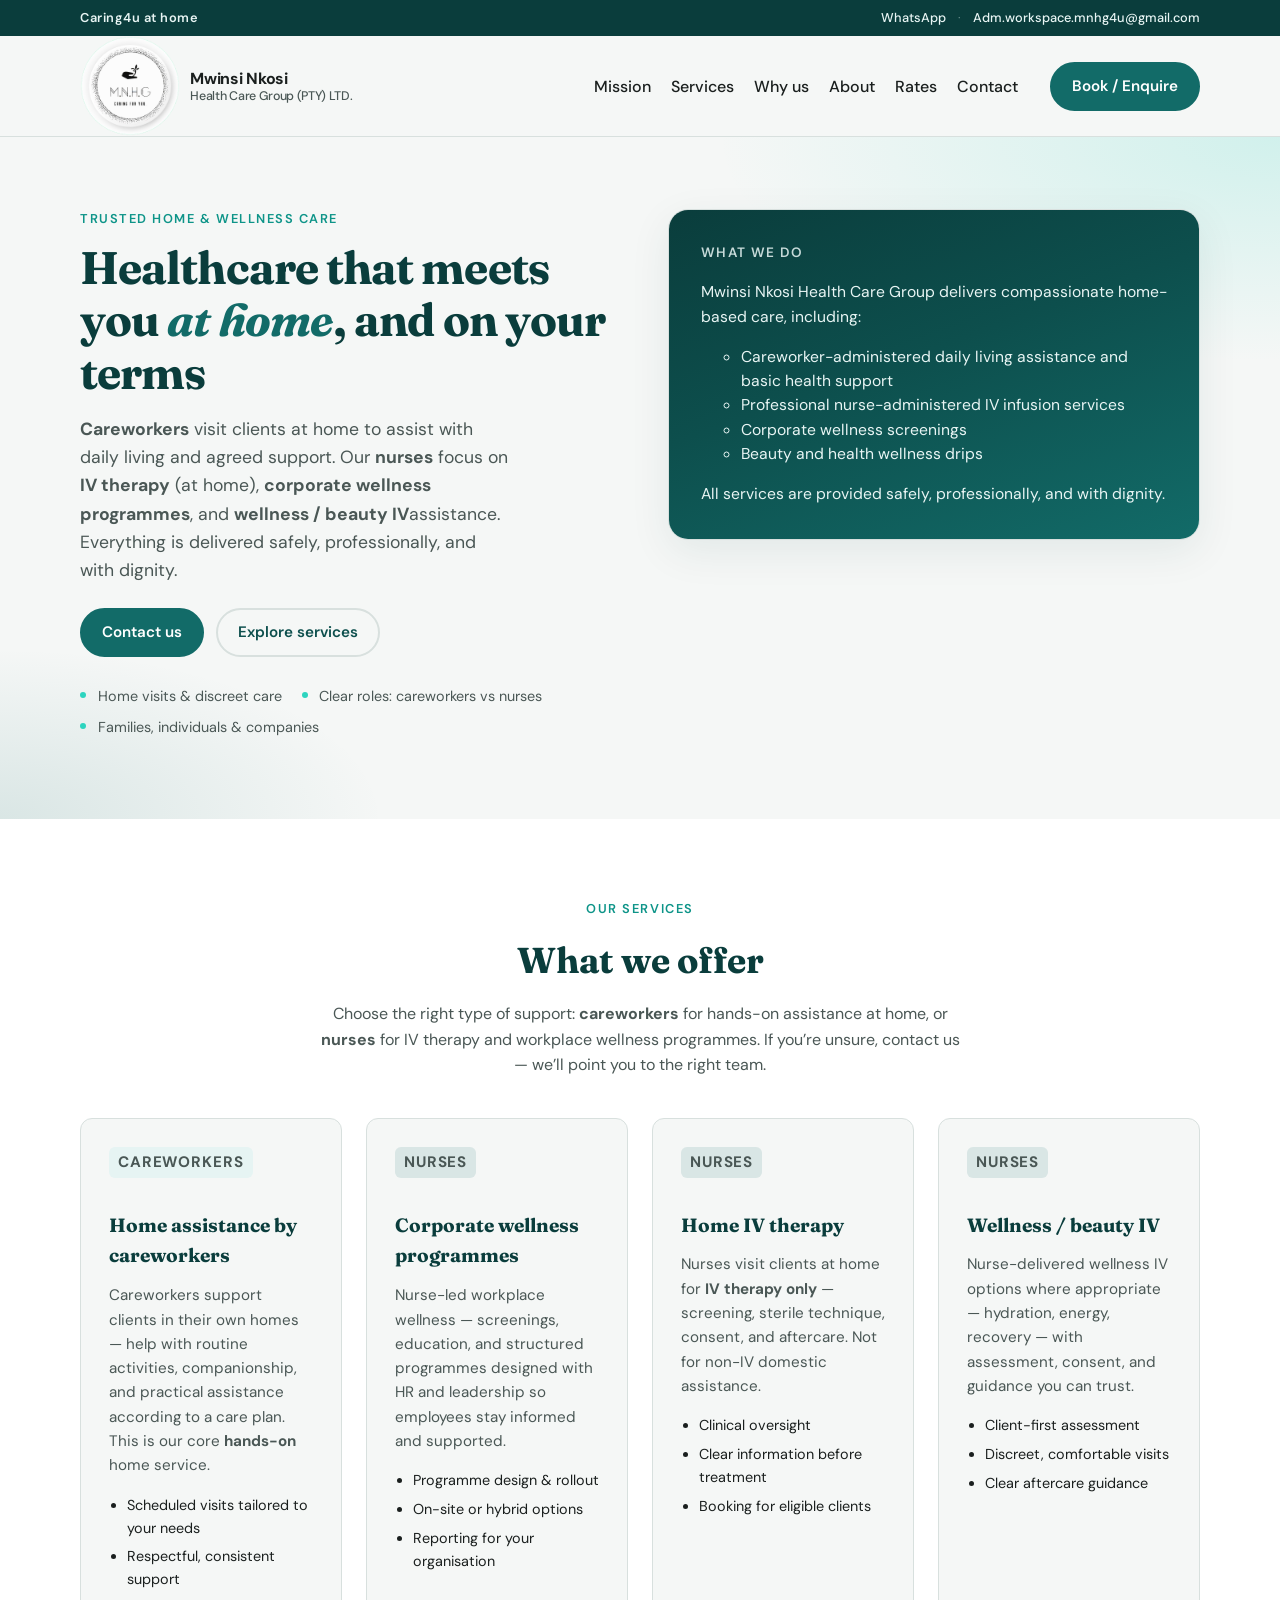
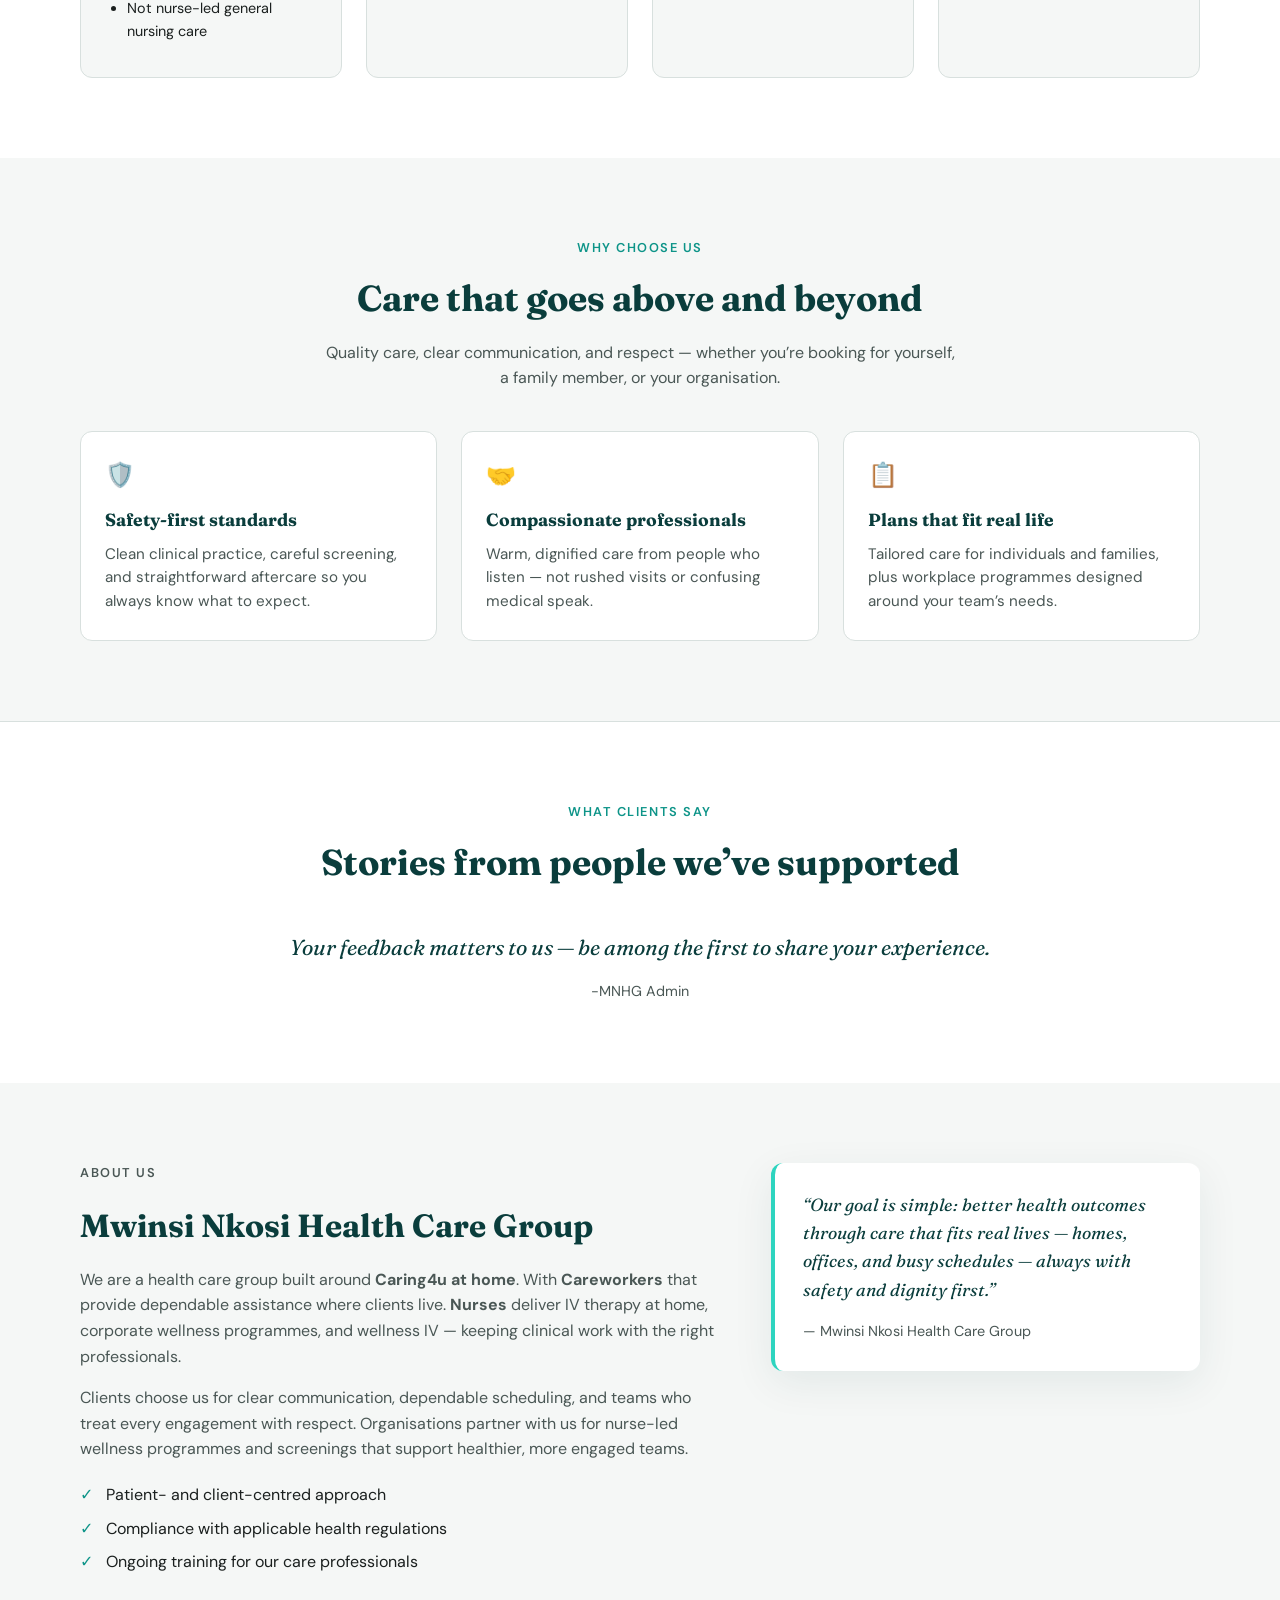
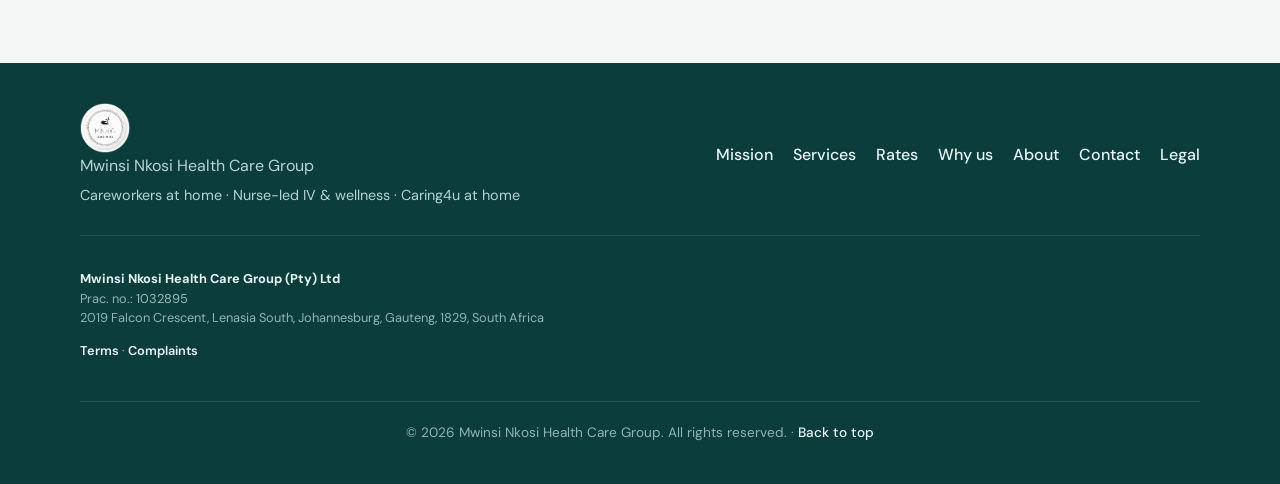
==== commit 58427faa: "slight changes with icons" ====
--- a/index.html
+++ b/index.html
@@ -143,7 +143,8 @@
         <div class="cards cards-4">
           <article class="card">
             <p class="card-badge card-badge--care">Careworkers</p>
-            <div class="card-icon" aria-hidden="true">🤲</div>
+            <!-- <div class="card-icon" aria-hidden="true">🤲</div> -->
+             <div class="card-icon" aria-hidden="true">   </div>
             <h3>Home assistance by careworkers</h3>
             <p>
               Careworkers support clients in their own homes — help with routine activities, companionship, and practical assistance according to a care plan. This is our core <strong>hands-on</strong> home service.
@@ -156,7 +157,8 @@
           </article>
           <article class="card">
             <p class="card-badge card-badge--nurse">Nurses</p>
-            <div class="card-icon" aria-hidden="true">🏢</div>
+            <!-- <div class="card-icon" aria-hidden="true">🏢</div> -->
+             <div class="card-icon" aria-hidden="true">  </div>
             <h3>Corporate wellness programmes</h3>
             <p>
               Nurse-led workplace wellness — screenings, education, and structured programmes designed with HR and leadership so employees stay informed and supported.
@@ -169,7 +171,8 @@
           </article>
           <article class="card">
             <p class="card-badge card-badge--nurse">Nurses</p>
-            <div class="card-icon" aria-hidden="true">💧</div>
+            <!-- <div class="card-icon" aria-hidden="true">💧</div> -->
+             <div class="card-icon" aria-hidden="true">  </div>
             <h3>Home IV therapy</h3>
             <p>
               Nurses visit clients at home for <strong>IV therapy only</strong> — screening, sterile technique, consent, and aftercare. Not for non-IV domestic assistance.
@@ -182,7 +185,8 @@
           </article>
           <article class="card">
             <p class="card-badge card-badge--nurse">Nurses</p>
-            <div class="card-icon" aria-hidden="true">✨</div>
+            <!-- <div class="card-icon" aria-hidden="true">✨</div> -->
+             <div class="card-icon" aria-hidden="true">  </div>
             <h3>Wellness / beauty IV</h3>
             <p>
               Nurse-delivered wellness IV options where appropriate — hydration, energy, recovery — with assessment, consent, and guidance you can trust.
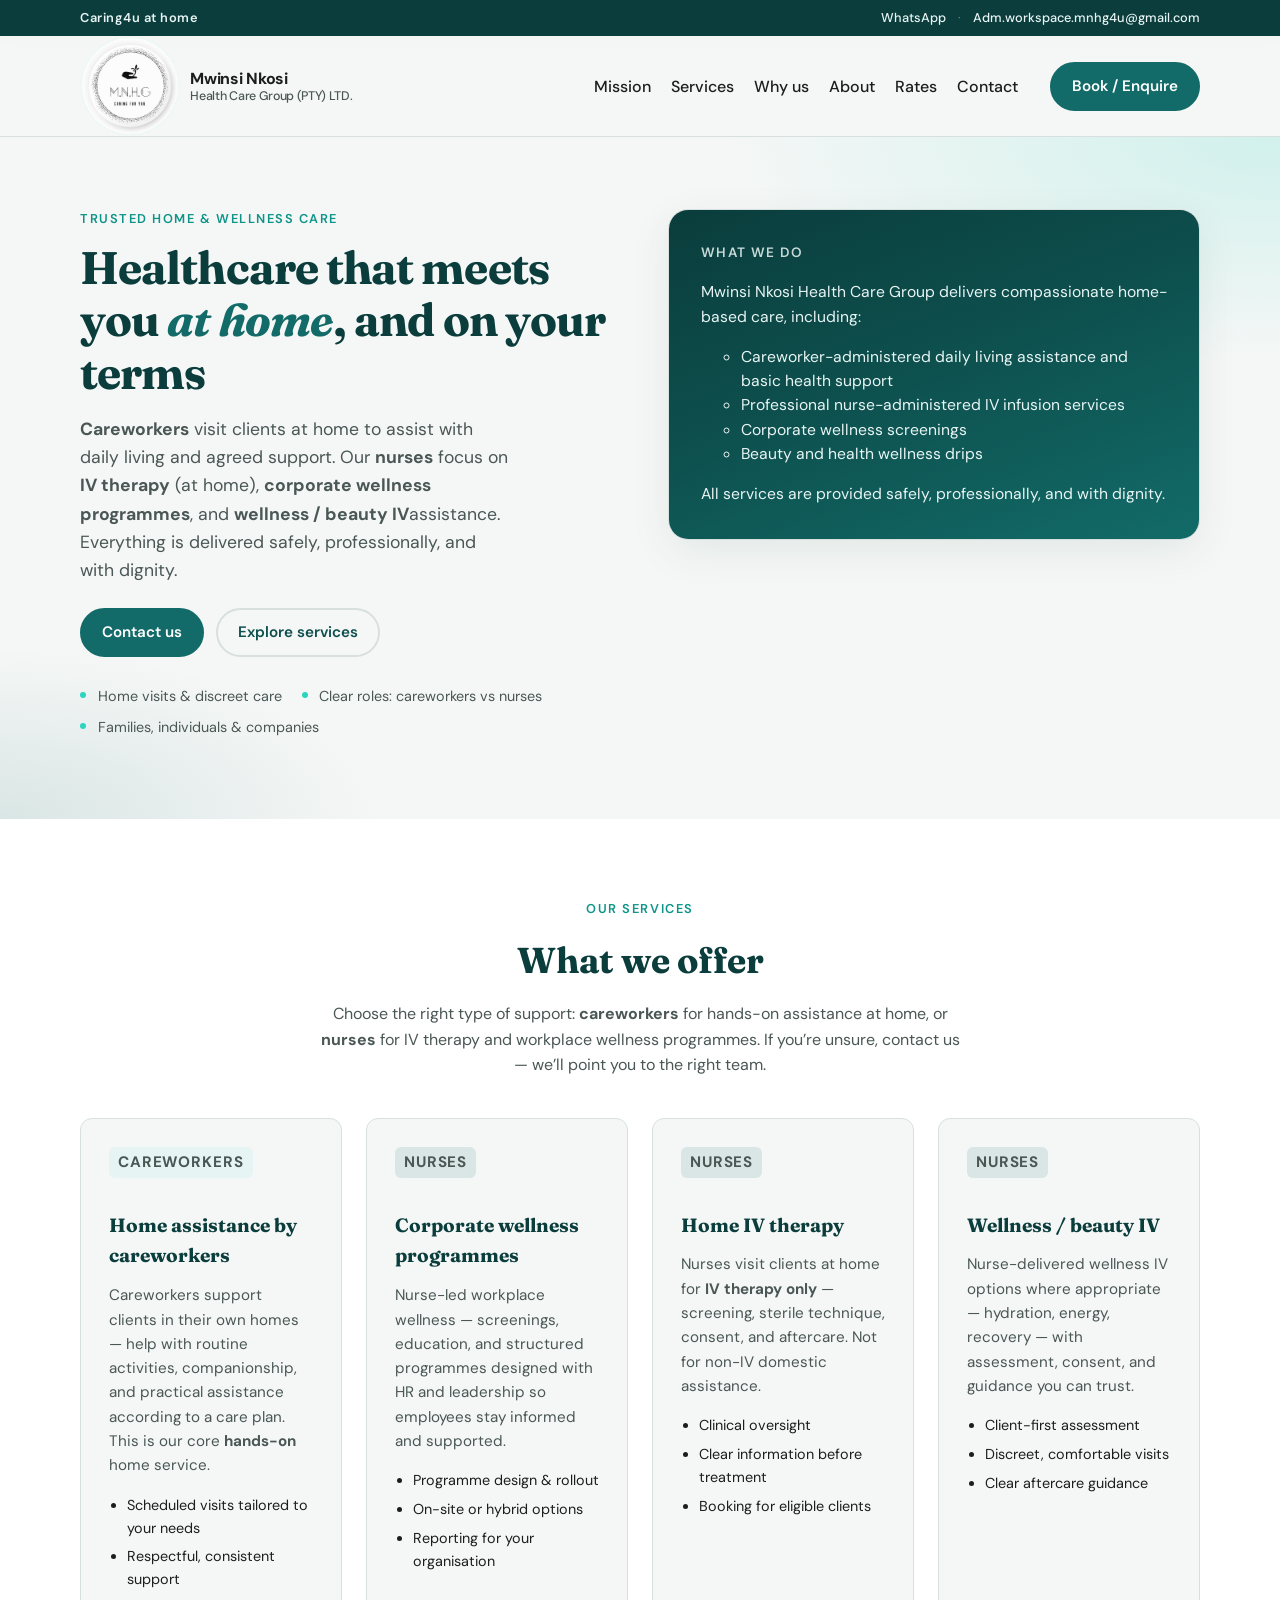
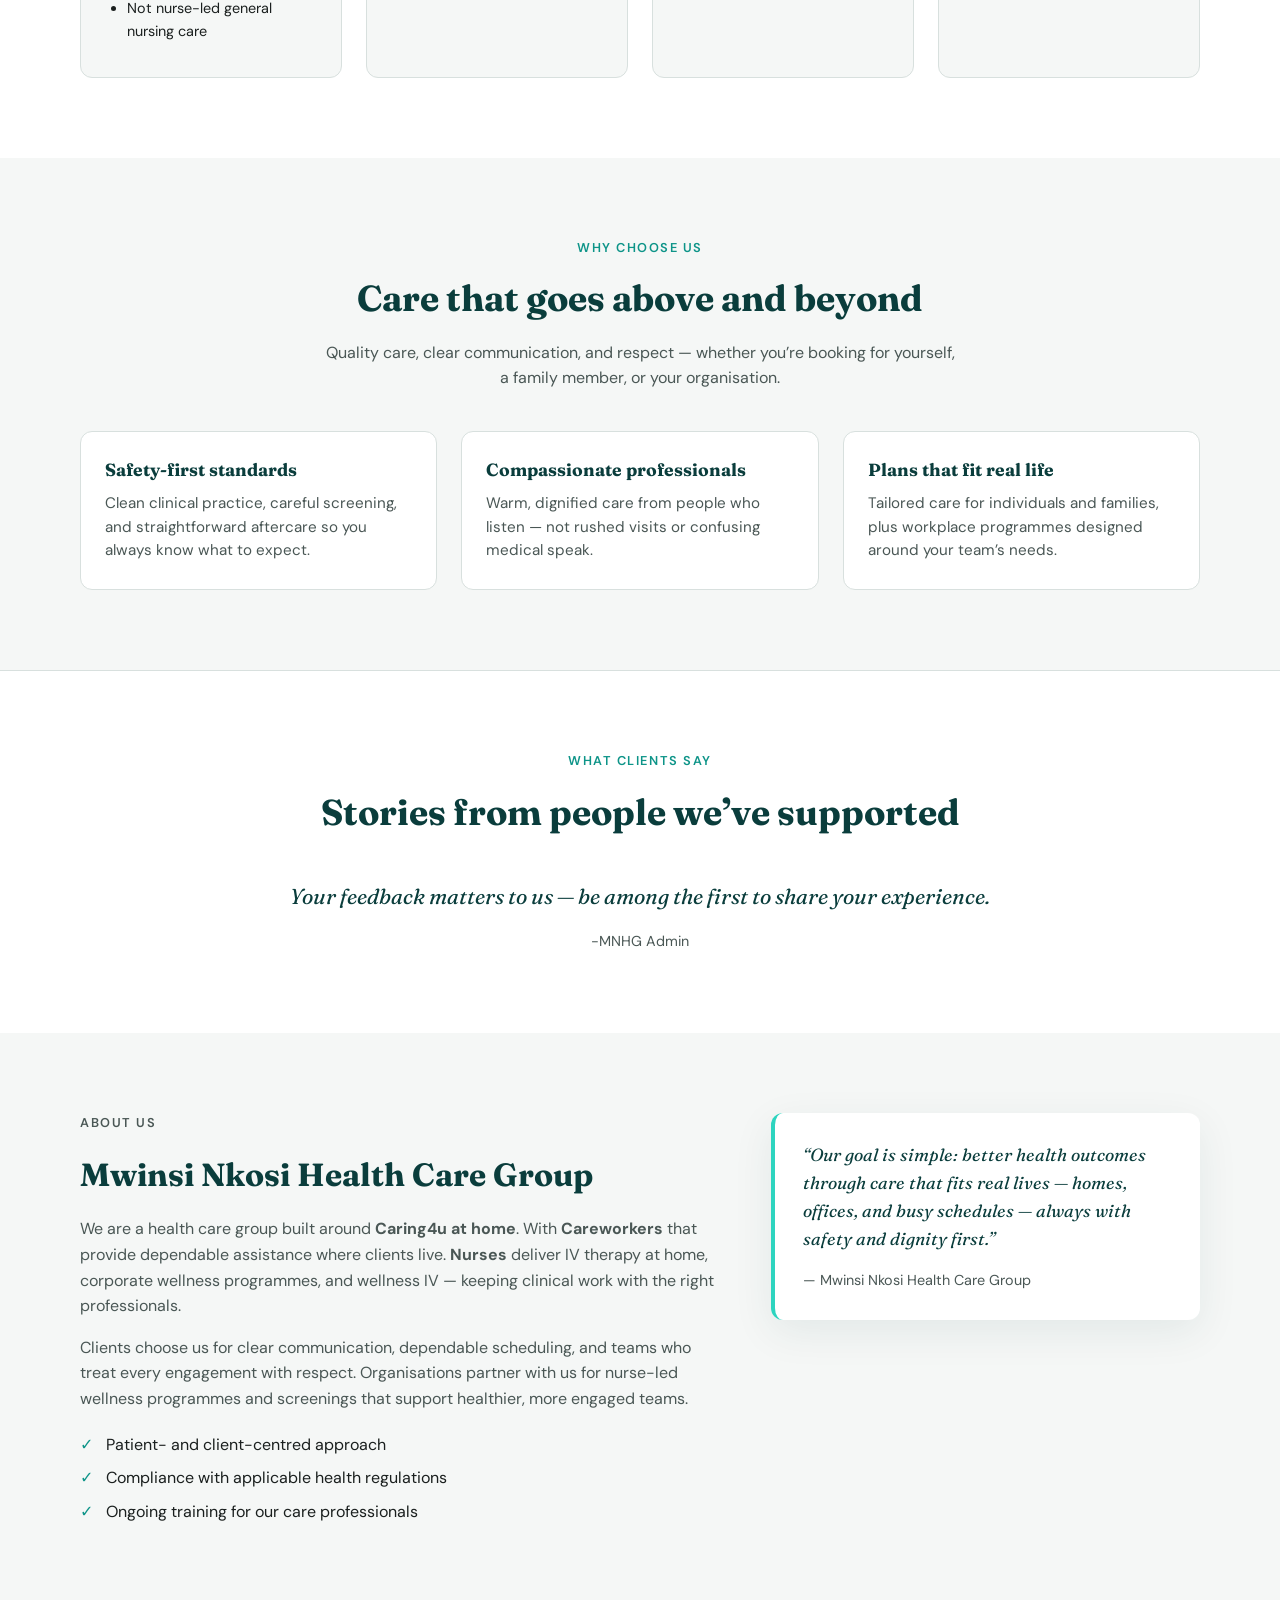
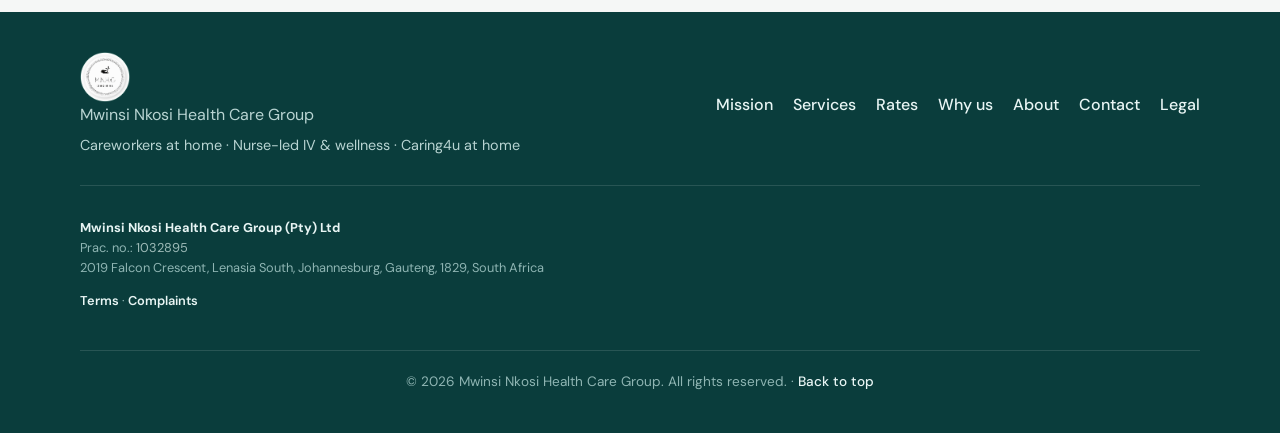
==== commit 5481c3c4: "slight changes with icons" ====
--- a/index.html
+++ b/index.html
@@ -18,6 +18,7 @@
   <link rel="preconnect" href="https://fonts.gstatic.com" crossorigin />
   <link href="https://fonts.googleapis.com/css2?family=DM+Sans:ital,opsz,wght@0,9..40,400;0,9..40,500;0,9..40,600;0,9..40,700;1,9..40,400&family=Fraunces:ital,opsz,wght@0,9..144,600;0,9..144,700;1,9..144,600&display=swap" rel="stylesheet" />
   <link rel="stylesheet" href="styles.css" />
+  <link rel="icon" type="image/png" href="favicon.png">
 </head>
 <body>
   <a class="skip-link" href="#main">Skip to main content</a>
@@ -225,17 +226,17 @@
         </header>
         <div class="why-grid">
           <article class="why-card">
-            <div class="why-icon" aria-hidden="true">🛡️</div>
+            <!-- <div class="why-icon" aria-hidden="true">🛡️</div> -->
             <h3>Safety-first standards</h3>
             <p>Clean clinical practice, careful screening, and straightforward aftercare so you always know what to expect.</p>
           </article>
           <article class="why-card">
-            <div class="why-icon" aria-hidden="true">🤝</div>
+            <!-- <div class="why-icon" aria-hidden="true">🤝</div> -->
             <h3>Compassionate professionals</h3>
             <p>Warm, dignified care from people who listen — not rushed visits or confusing medical speak.</p>
           </article>
           <article class="why-card">
-            <div class="why-icon" aria-hidden="true">📋</div>
+            <!-- <div class="why-icon" aria-hidden="true">📋</div> -->
             <h3>Plans that fit real life</h3>
             <p>Tailored care for individuals and families, plus workplace programmes designed around your team’s needs.</p>
           </article>
